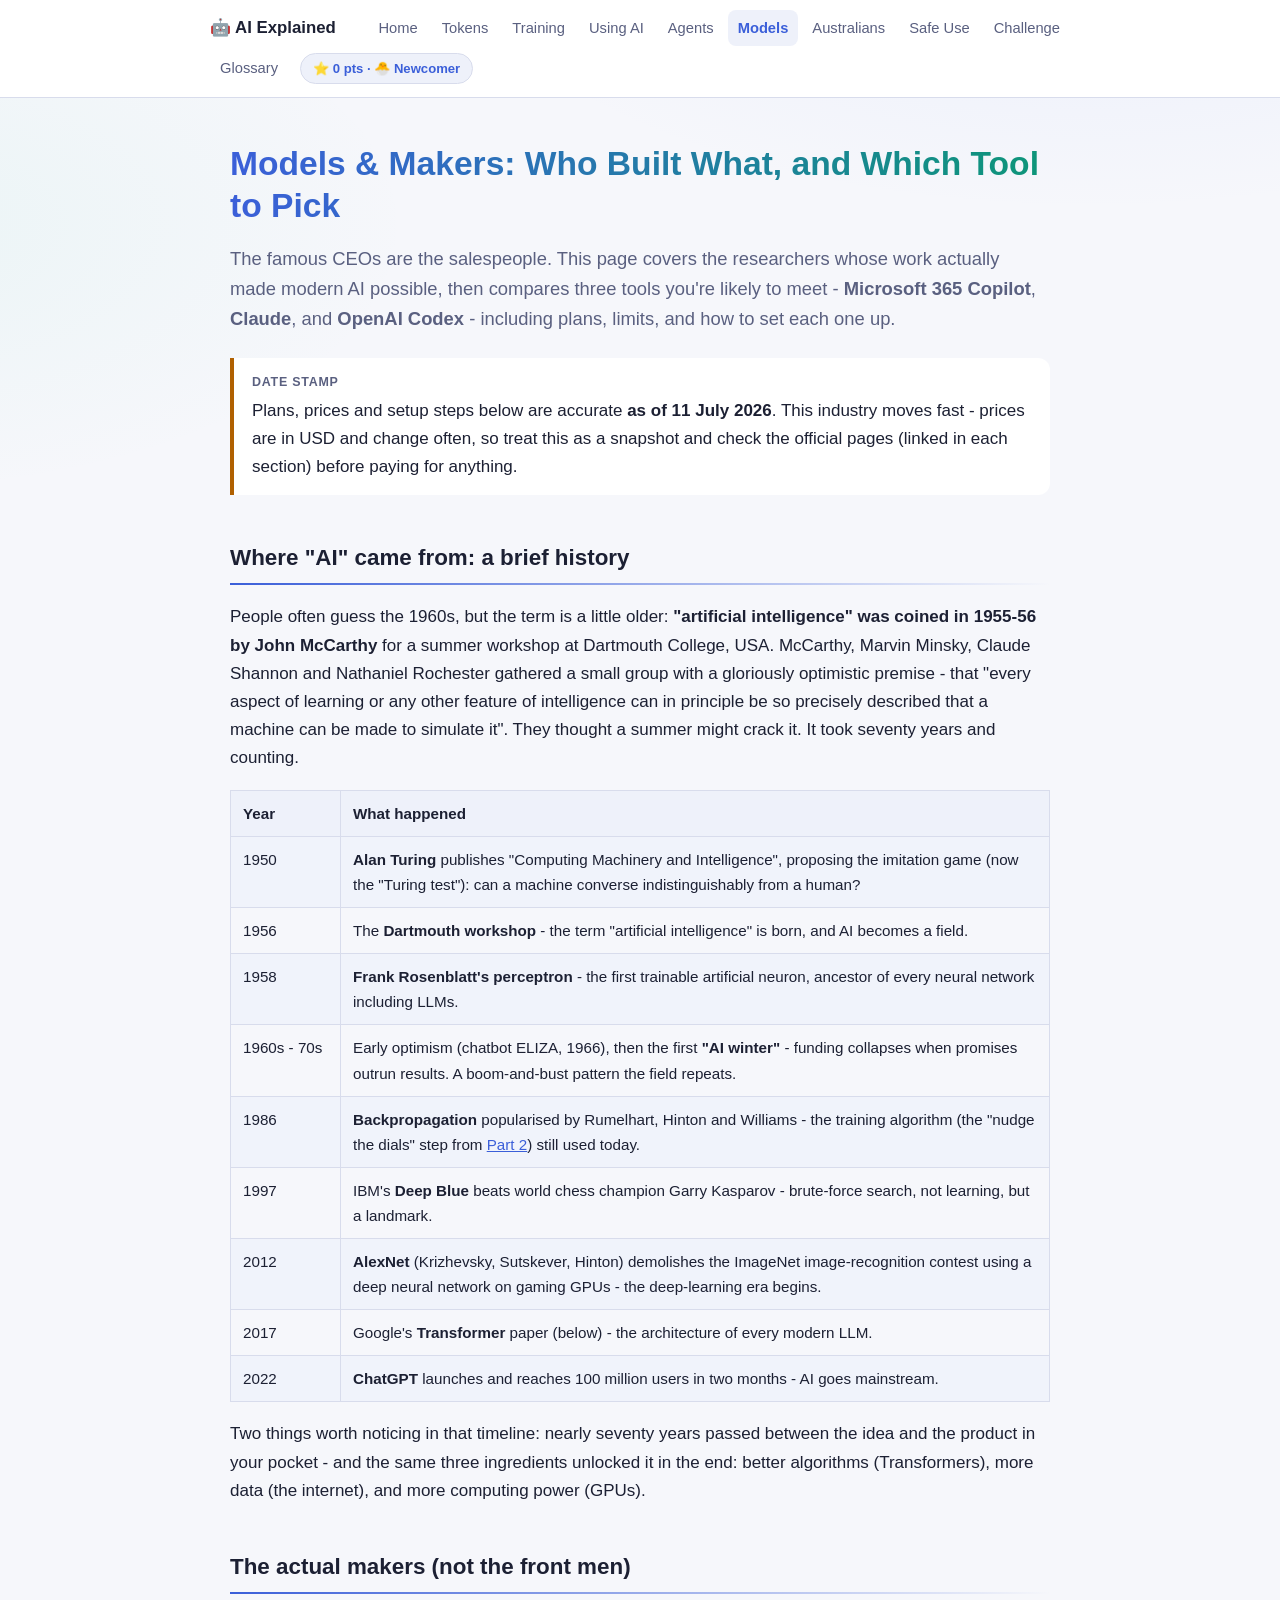
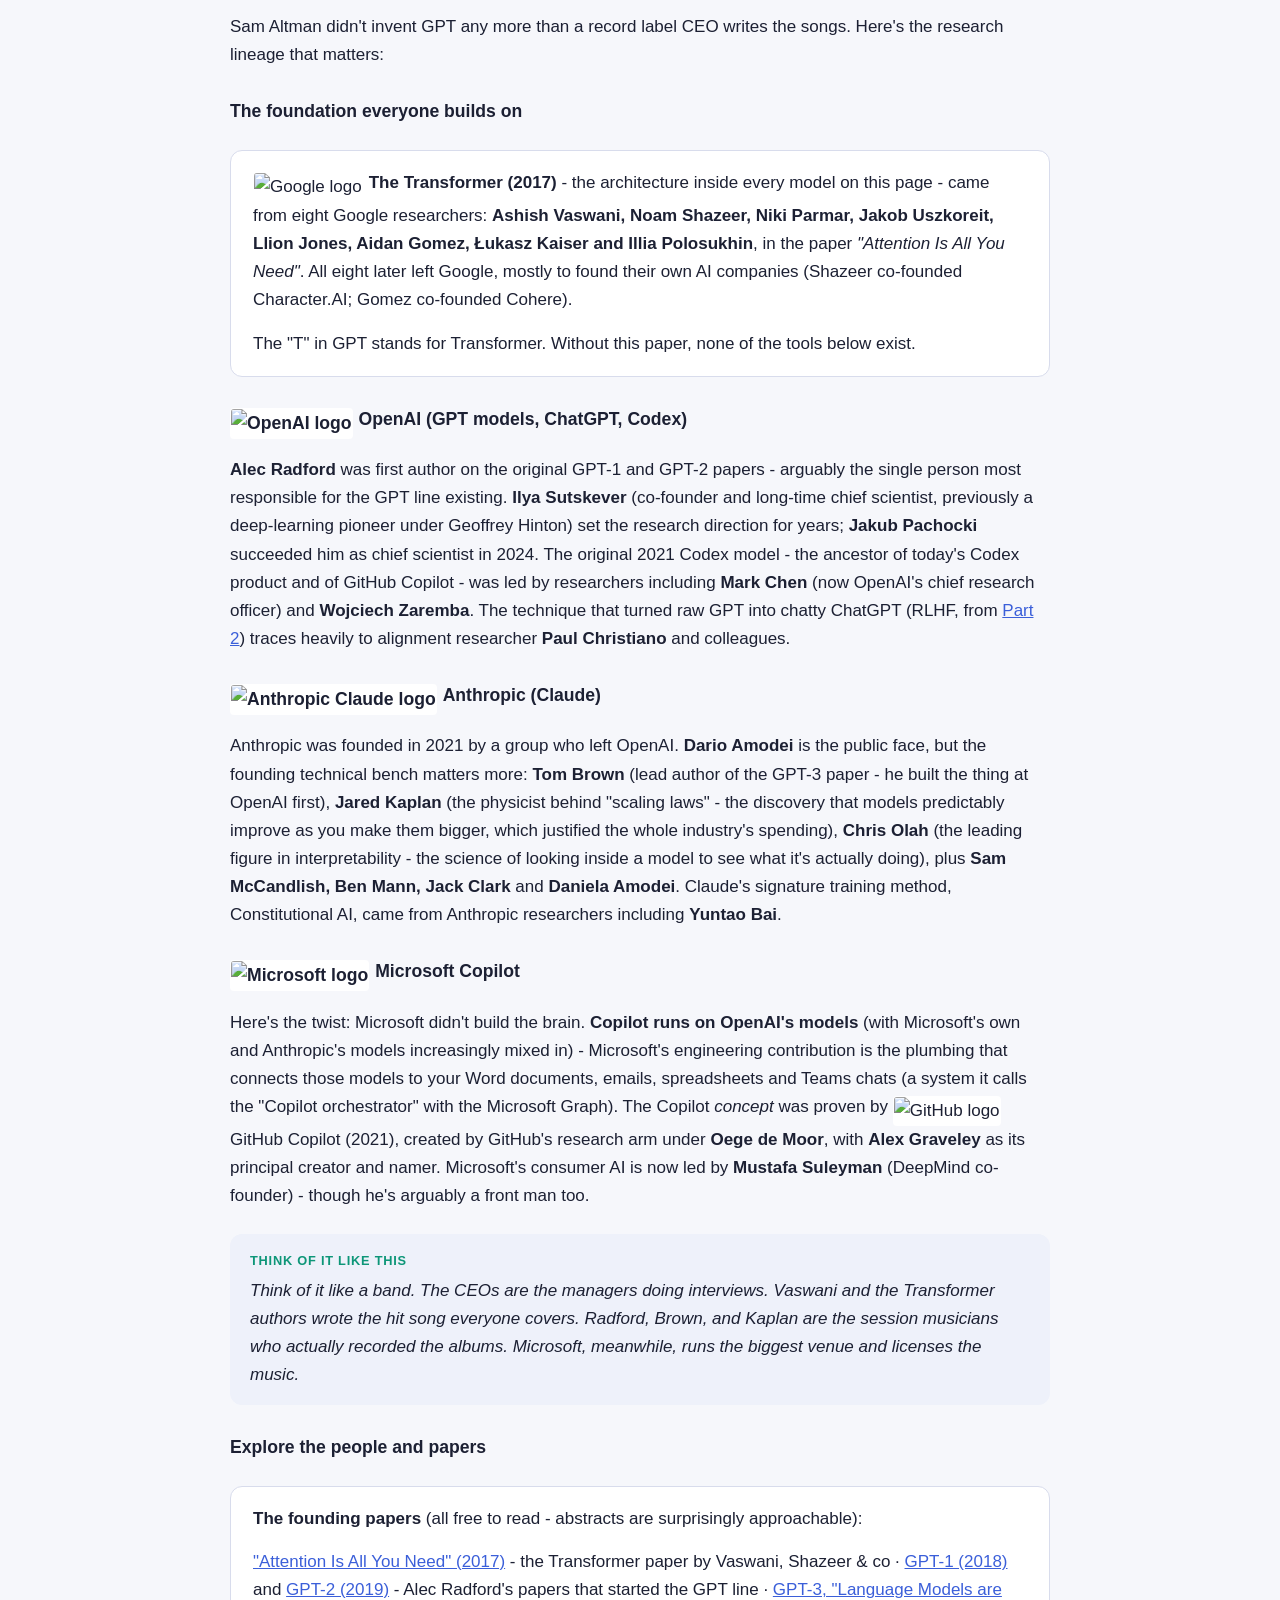
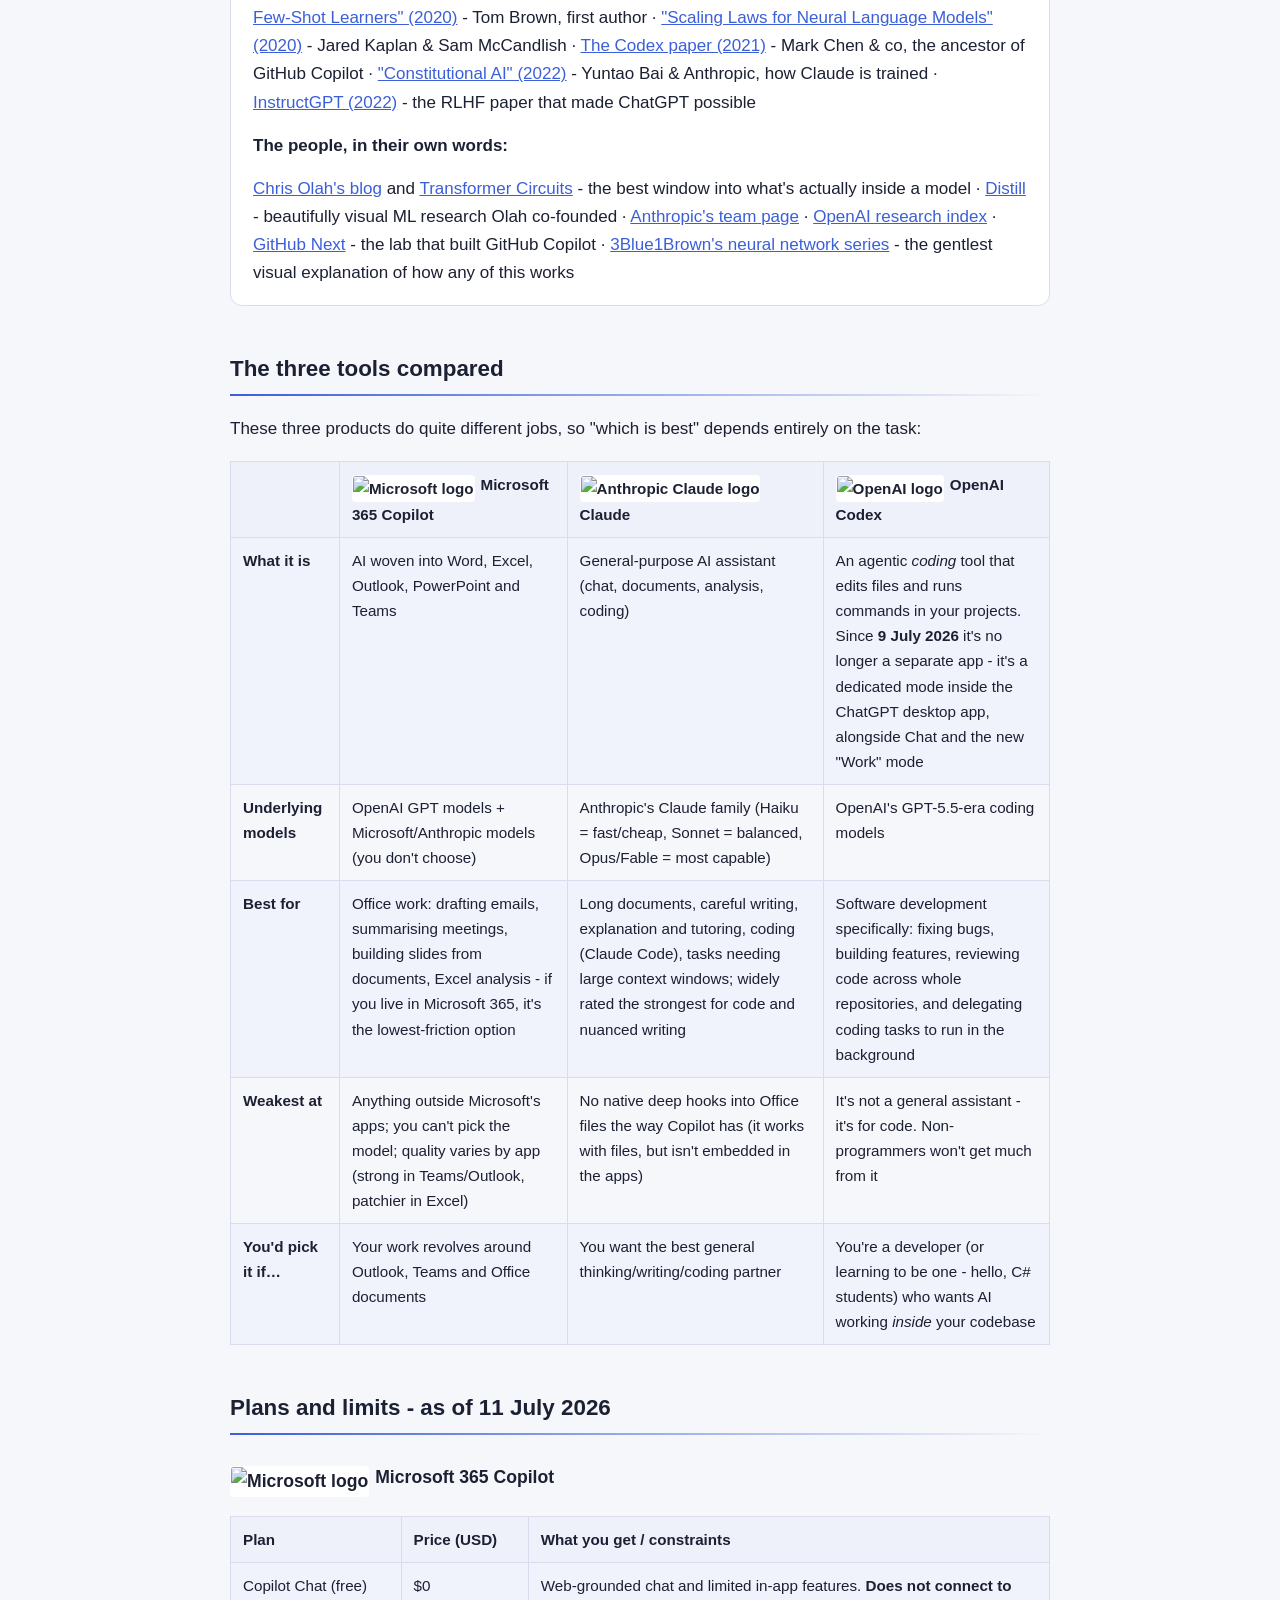
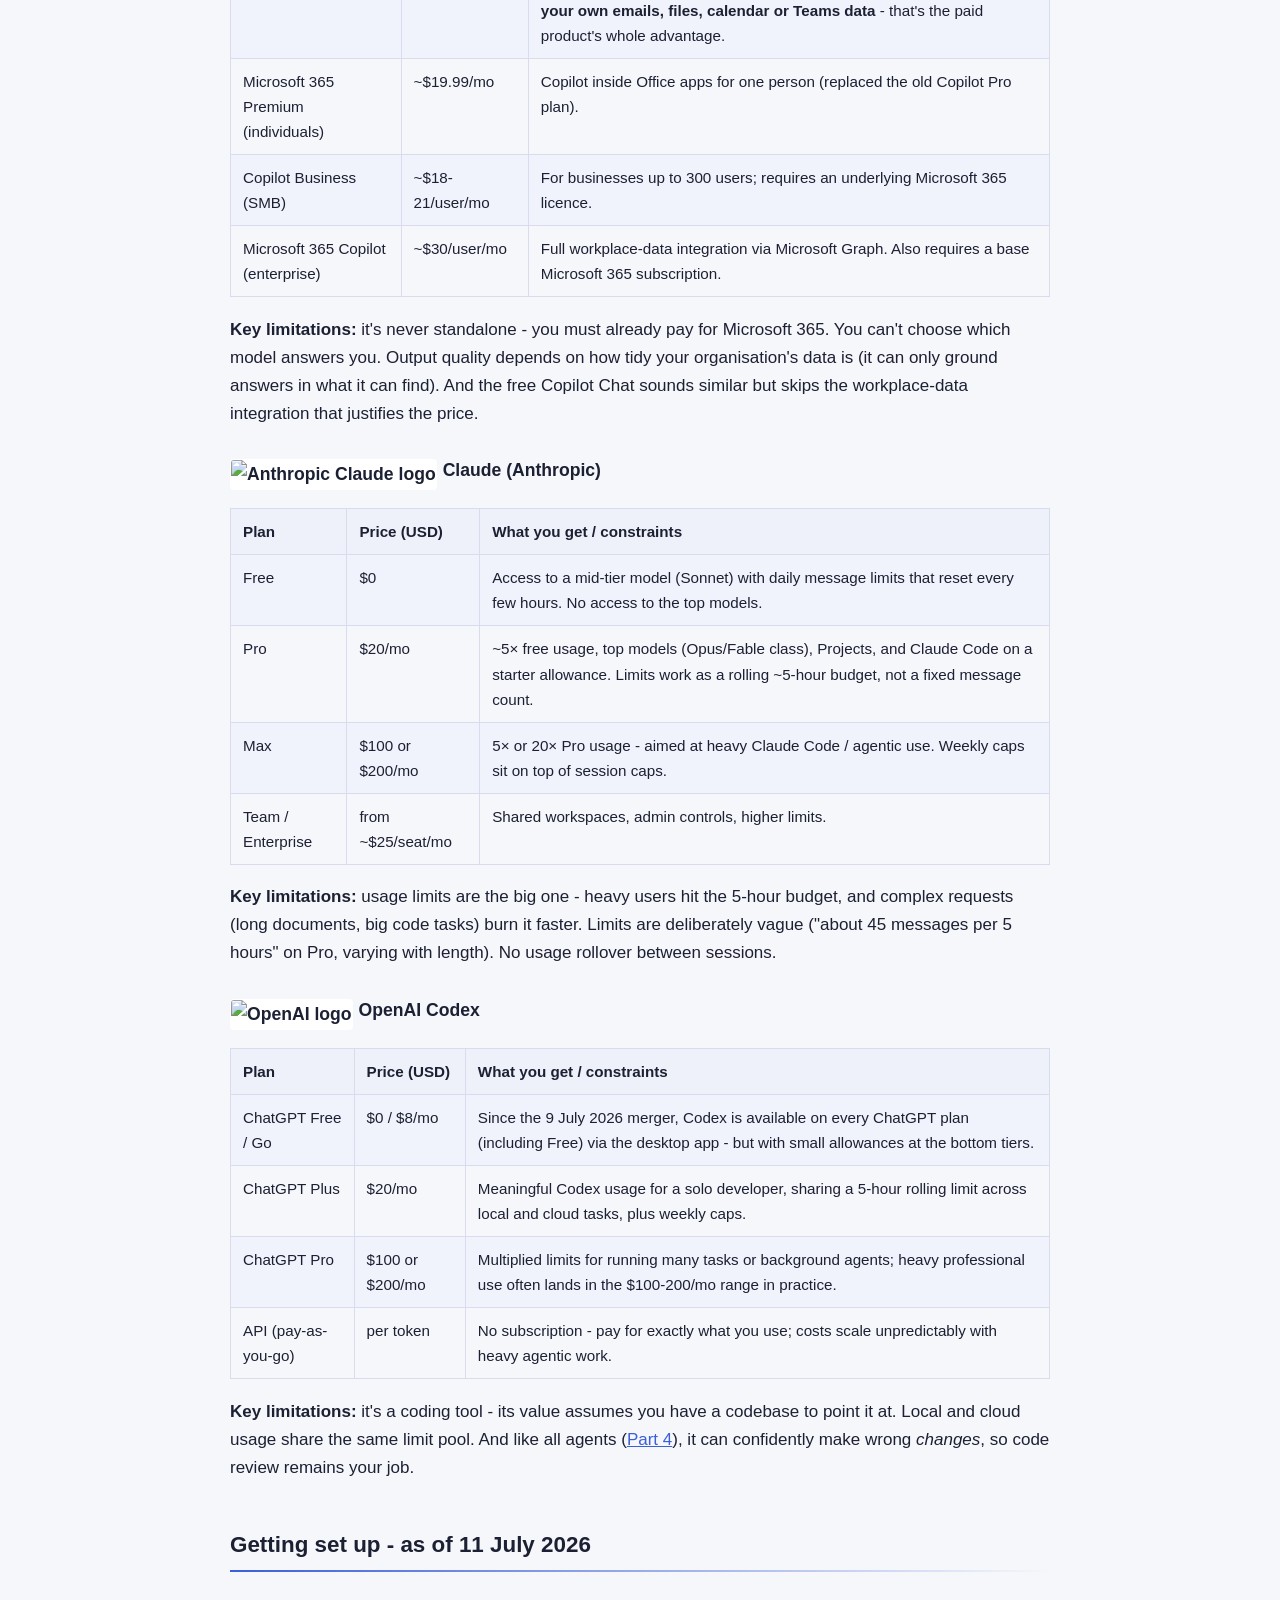
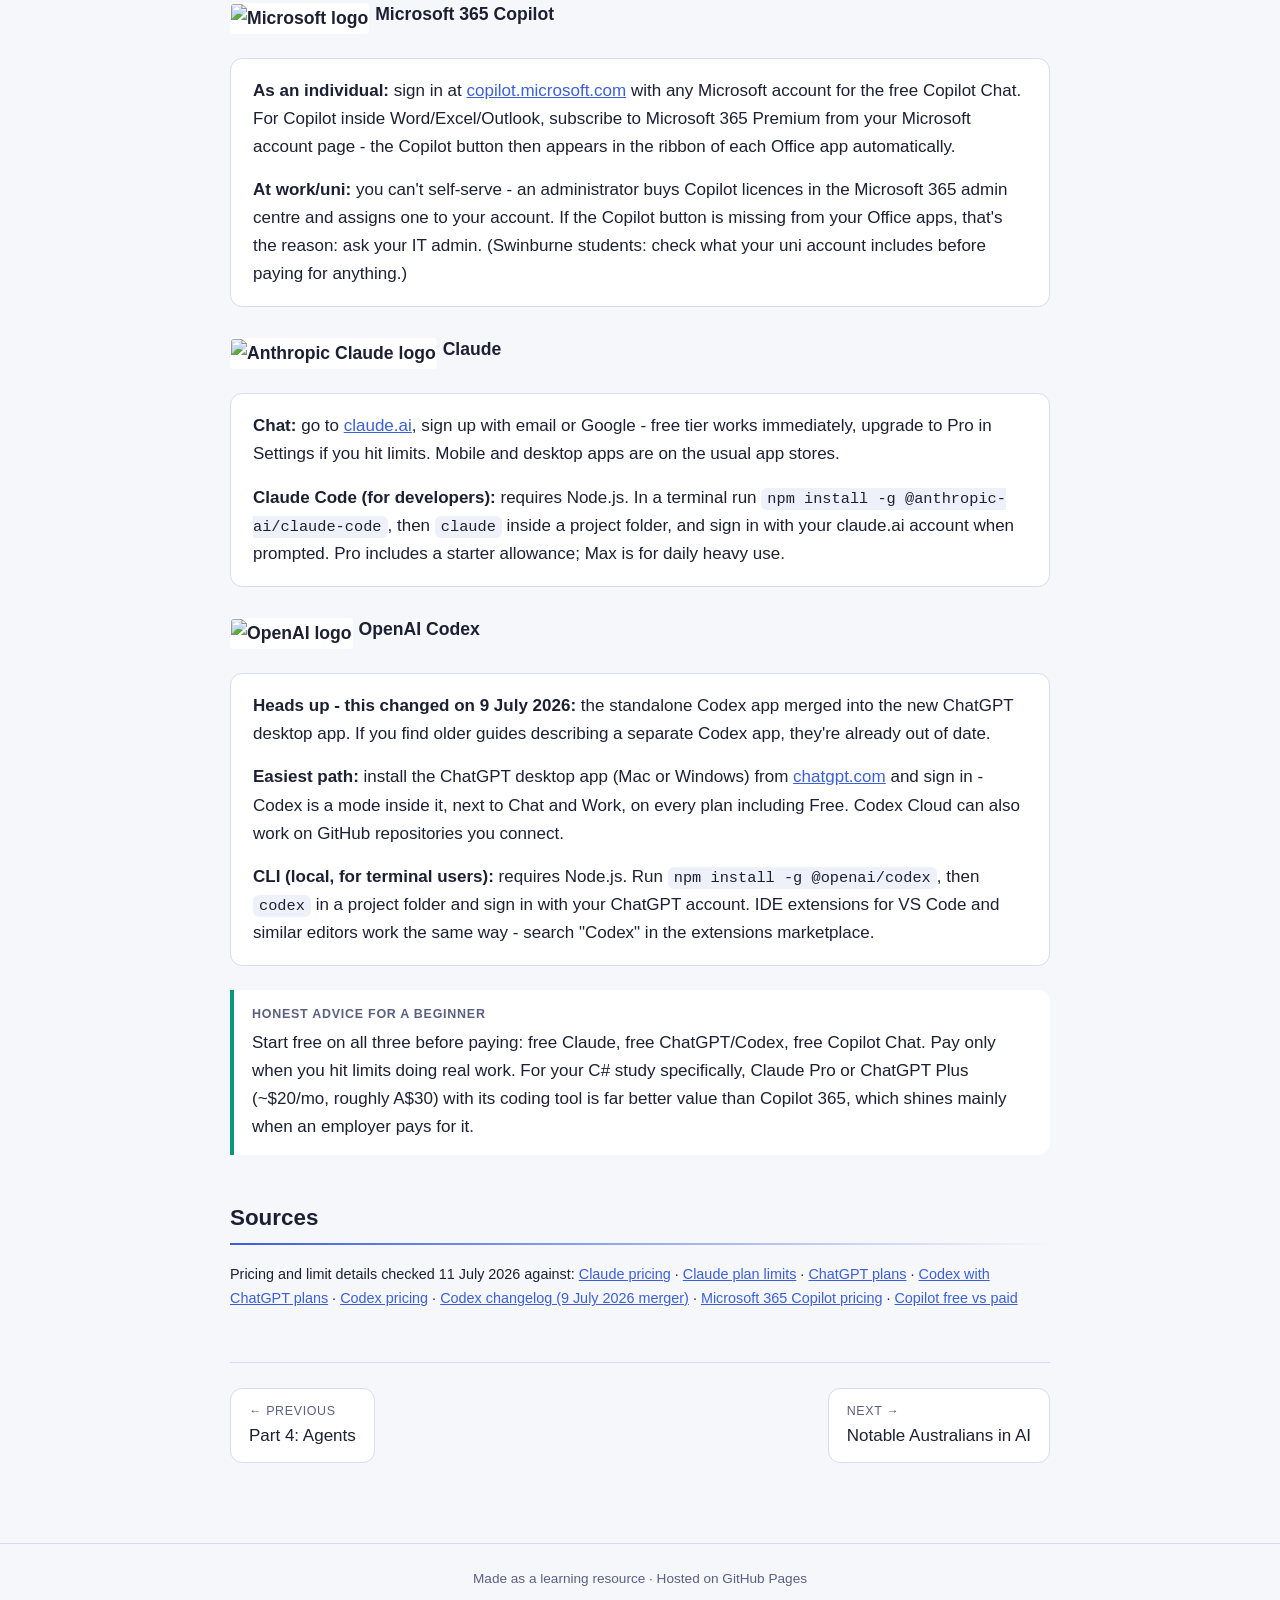
==== models.html @ eabcd770 "Added initial files" ====
<!DOCTYPE html>
<html lang="en-AU">
<head>
<meta charset="UTF-8">
<meta name="viewport" content="width=device-width, initial-scale=1.0">
<title>Models &amp; Makers - AI Explained</title>
<link rel="stylesheet" href="style.css">
</head>
<body>
<nav>
  <div class="nav-inner">
    <a class="brand" href="index.html">🤖 AI Explained</a>
    <a class="navlink" href="index.html">Home</a>
    <a class="navlink" href="tokens.html">Tokens</a>
    <a class="navlink" href="training.html">Training</a>
    <a class="navlink" href="using-ai.html">Using AI</a>
    <a class="navlink" href="agents.html">Agents</a>
    <a class="navlink active" href="models.html">Models</a>
    <a class="navlink" href="australians.html">Australians</a>
    <a class="navlink" href="safety.html">Safe Use</a>
    <a class="navlink" href="final-challenge.html">Challenge</a>
    <a class="navlink" href="glossary.html">Glossary</a>
  </div>
</nav>

<main>
  <h1>Models &amp; Makers: Who Built What, and Which Tool to Pick</h1>
  <p class="lead">The famous CEOs are the salespeople. This page covers the researchers whose work actually made modern AI possible, then compares three tools you're likely to meet - <strong>Microsoft 365 Copilot</strong>, <strong>Claude</strong>, and <strong>OpenAI Codex</strong> - including plans, limits, and how to set each one up.</p>

  <div class="callout warn">
    <span class="label">Date stamp</span>
    Plans, prices and setup steps below are accurate <strong>as of 11 July 2026</strong>. This industry moves fast - prices are in USD and change often, so treat this as a snapshot and check the official pages (linked in each section) before paying for anything.
  </div>

  <h2>Where "AI" came from: a brief history</h2>
  <p>People often guess the 1960s, but the term is a little older: <strong>"artificial intelligence" was coined in 1955-56 by John McCarthy</strong> for a summer workshop at Dartmouth College, USA. McCarthy, Marvin Minsky, Claude Shannon and Nathaniel Rochester gathered a small group with a gloriously optimistic premise - that "every aspect of learning or any other feature of intelligence can in principle be so precisely described that a machine can be made to simulate it". They thought a summer might crack it. It took seventy years and counting.</p>

  <table>
    <tr><th style="width:110px">Year</th><th>What happened</th></tr>
    <tr><td>1950</td><td><strong>Alan Turing</strong> publishes "Computing Machinery and Intelligence", proposing the imitation game (now the "Turing test"): can a machine converse indistinguishably from a human?</td></tr>
    <tr><td>1956</td><td>The <strong>Dartmouth workshop</strong> - the term "artificial intelligence" is born, and AI becomes a field.</td></tr>
    <tr><td>1958</td><td><strong>Frank Rosenblatt's perceptron</strong> - the first trainable artificial neuron, ancestor of every neural network including LLMs.</td></tr>
    <tr><td>1960s - 70s</td><td>Early optimism (chatbot ELIZA, 1966), then the first <strong>"AI winter"</strong> - funding collapses when promises outrun results. A boom-and-bust pattern the field repeats.</td></tr>
    <tr><td>1986</td><td><strong>Backpropagation</strong> popularised by Rumelhart, Hinton and Williams - the training algorithm (the "nudge the dials" step from <a href="training.html">Part 2</a>) still used today.</td></tr>
    <tr><td>1997</td><td>IBM's <strong>Deep Blue</strong> beats world chess champion Garry Kasparov - brute-force search, not learning, but a landmark.</td></tr>
    <tr><td>2012</td><td><strong>AlexNet</strong> (Krizhevsky, Sutskever, Hinton) demolishes the ImageNet image-recognition contest using a deep neural network on gaming GPUs - the deep-learning era begins.</td></tr>
    <tr><td>2017</td><td>Google's <strong>Transformer</strong> paper (below) - the architecture of every modern LLM.</td></tr>
    <tr><td>2022</td><td><strong>ChatGPT</strong> launches and reaches 100 million users in two months - AI goes mainstream.</td></tr>
  </table>

  <p>Two things worth noticing in that timeline: nearly seventy years passed between the idea and the product in your pocket - and the same three ingredients unlocked it in the end: better algorithms (Transformers), more data (the internet), and more computing power (GPUs).</p>

  <h2>The actual makers (not the front men)</h2>
  <p>Sam Altman didn't invent GPT any more than a record label CEO writes the songs. Here's the research lineage that matters:</p>

  <h3>The foundation everyone builds on</h3>
  <div class="card">
    <p style="margin-top:0"><img class="logo" src="https://www.google.com/s2/favicons?domain=google.com&sz=64" alt="Google logo"><strong>The Transformer (2017)</strong> - the architecture inside every model on this page - came from eight Google researchers: <strong>Ashish Vaswani, Noam Shazeer, Niki Parmar, Jakob Uszkoreit, Llion Jones, Aidan Gomez, Łukasz Kaiser and Illia Polosukhin</strong>, in the paper <em>"Attention Is All You Need"</em>. All eight later left Google, mostly to found their own AI companies (Shazeer co-founded Character.AI; Gomez co-founded Cohere).</p>
    <p style="margin-bottom:0">The "T" in GPT stands for Transformer. Without this paper, none of the tools below exist.</p>
  </div>

  <h3><img class="logo" src="https://www.google.com/s2/favicons?domain=openai.com&sz=64" alt="OpenAI logo">OpenAI (GPT models, ChatGPT, Codex)</h3>
  <p><strong>Alec Radford</strong> was first author on the original GPT-1 and GPT-2 papers - arguably the single person most responsible for the GPT line existing. <strong>Ilya Sutskever</strong> (co-founder and long-time chief scientist, previously a deep-learning pioneer under Geoffrey Hinton) set the research direction for years; <strong>Jakub Pachocki</strong> succeeded him as chief scientist in 2024. The original 2021 Codex model - the ancestor of today's Codex product and of GitHub Copilot - was led by researchers including <strong>Mark Chen</strong> (now OpenAI's chief research officer) and <strong>Wojciech Zaremba</strong>. The technique that turned raw GPT into chatty ChatGPT (RLHF, from <a href="training.html">Part 2</a>) traces heavily to alignment researcher <strong>Paul Christiano</strong> and colleagues.</p>

  <h3><img class="logo" src="https://www.google.com/s2/favicons?domain=claude.ai&sz=64" alt="Anthropic Claude logo">Anthropic (Claude)</h3>
  <p>Anthropic was founded in 2021 by a group who left OpenAI. <strong>Dario Amodei</strong> is the public face, but the founding technical bench matters more: <strong>Tom Brown</strong> (lead author of the GPT-3 paper - he built the thing at OpenAI first), <strong>Jared Kaplan</strong> (the physicist behind "scaling laws" - the discovery that models predictably improve as you make them bigger, which justified the whole industry's spending), <strong>Chris Olah</strong> (the leading figure in interpretability - the science of looking inside a model to see what it's actually doing), plus <strong>Sam McCandlish, Ben Mann, Jack Clark</strong> and <strong>Daniela Amodei</strong>. Claude's signature training method, Constitutional AI, came from Anthropic researchers including <strong>Yuntao Bai</strong>.</p>

  <h3><img class="logo" src="https://www.google.com/s2/favicons?domain=microsoft.com&sz=64" alt="Microsoft logo">Microsoft Copilot</h3>
  <p>Here's the twist: Microsoft didn't build the brain. <strong>Copilot runs on OpenAI's models</strong> (with Microsoft's own and Anthropic's models increasingly mixed in) - Microsoft's engineering contribution is the plumbing that connects those models to your Word documents, emails, spreadsheets and Teams chats (a system it calls the "Copilot orchestrator" with the Microsoft Graph). The Copilot <em>concept</em> was proven by <img class="logo" src="https://www.google.com/s2/favicons?domain=github.com&sz=64" alt="GitHub logo">GitHub Copilot (2021), created by GitHub's research arm under <strong>Oege de Moor</strong>, with <strong>Alex Graveley</strong> as its principal creator and namer. Microsoft's consumer AI is now led by <strong>Mustafa Suleyman</strong> (DeepMind co-founder) - though he's arguably a front man too.</p>

  <div class="analogy">
    Think of it like a band. The CEOs are the managers doing interviews. Vaswani and the Transformer authors wrote the hit song everyone covers. Radford, Brown, and Kaplan are the session musicians who actually recorded the albums. Microsoft, meanwhile, runs the biggest venue and licenses the music.
  </div>

  <h3>Explore the people and papers</h3>
  <div class="card">
    <p style="margin-top:0"><strong>The founding papers</strong> (all free to read - abstracts are surprisingly approachable):</p>
    <p>
      <a href="https://arxiv.org/abs/1706.03762">"Attention Is All You Need" (2017)</a> - the Transformer paper by Vaswani, Shazeer &amp; co ·
      <a href="https://cdn.openai.com/research-covers/language-unsupervised/language_understanding_paper.pdf">GPT-1 (2018)</a> and <a href="https://cdn.openai.com/better-language-models/language_models_are_unsupervised_multitask_learners.pdf">GPT-2 (2019)</a> - Alec Radford's papers that started the GPT line ·
      <a href="https://arxiv.org/abs/2005.14165">GPT-3, "Language Models are Few-Shot Learners" (2020)</a> - Tom Brown, first author ·
      <a href="https://arxiv.org/abs/2001.08361">"Scaling Laws for Neural Language Models" (2020)</a> - Jared Kaplan &amp; Sam McCandlish ·
      <a href="https://arxiv.org/abs/2107.03374">The Codex paper (2021)</a> - Mark Chen &amp; co, the ancestor of GitHub Copilot ·
      <a href="https://arxiv.org/abs/2212.08073">"Constitutional AI" (2022)</a> - Yuntao Bai &amp; Anthropic, how Claude is trained ·
      <a href="https://arxiv.org/abs/2203.02155">InstructGPT (2022)</a> - the RLHF paper that made ChatGPT possible
    </p>
    <p><strong>The people, in their own words:</strong></p>
    <p style="margin-bottom:0">
      <a href="https://colah.github.io/">Chris Olah's blog</a> and <a href="https://transformer-circuits.pub/">Transformer Circuits</a> - the best window into what's actually inside a model ·
      <a href="https://distill.pub/">Distill</a> - beautifully visual ML research Olah co-founded ·
      <a href="https://www.anthropic.com/company">Anthropic's team page</a> ·
      <a href="https://openai.com/research/">OpenAI research index</a> ·
      <a href="https://githubnext.com/">GitHub Next</a> - the lab that built GitHub Copilot ·
      <a href="https://www.youtube.com/watch?v=aircAruvnKk">3Blue1Brown's neural network series</a> - the gentlest visual explanation of how any of this works
    </p>
  </div>

  <h2>The three tools compared</h2>
  <p>These three products do quite different jobs, so "which is best" depends entirely on the task:</p>

  <table>
    <tr><th></th><th><img class="logo" src="https://www.google.com/s2/favicons?domain=microsoft.com&sz=64" alt="Microsoft logo">Microsoft 365 Copilot</th><th><img class="logo" src="https://www.google.com/s2/favicons?domain=claude.ai&sz=64" alt="Anthropic Claude logo">Claude</th><th><img class="logo" src="https://www.google.com/s2/favicons?domain=openai.com&sz=64" alt="OpenAI logo">OpenAI Codex</th></tr>
    <tr>
      <td><strong>What it is</strong></td>
      <td>AI woven into Word, Excel, Outlook, PowerPoint and Teams</td>
      <td>General-purpose AI assistant (chat, documents, analysis, coding)</td>
      <td>An agentic <em>coding</em> tool that edits files and runs commands in your projects. Since <strong>9 July 2026</strong> it's no longer a separate app - it's a dedicated mode inside the ChatGPT desktop app, alongside Chat and the new "Work" mode</td>
    </tr>
    <tr>
      <td><strong>Underlying models</strong></td>
      <td>OpenAI GPT models + Microsoft/Anthropic models (you don't choose)</td>
      <td>Anthropic's Claude family (Haiku = fast/cheap, Sonnet = balanced, Opus/Fable = most capable)</td>
      <td>OpenAI's GPT-5.5-era coding models</td>
    </tr>
    <tr>
      <td><strong>Best for</strong></td>
      <td>Office work: drafting emails, summarising meetings, building slides from documents, Excel analysis - if you live in Microsoft 365, it's the lowest-friction option</td>
      <td>Long documents, careful writing, explanation and tutoring, coding (Claude Code), tasks needing large context windows; widely rated the strongest for code and nuanced writing</td>
      <td>Software development specifically: fixing bugs, building features, reviewing code across whole repositories, and delegating coding tasks to run in the background</td>
    </tr>
    <tr>
      <td><strong>Weakest at</strong></td>
      <td>Anything outside Microsoft's apps; you can't pick the model; quality varies by app (strong in Teams/Outlook, patchier in Excel)</td>
      <td>No native deep hooks into Office files the way Copilot has (it works with files, but isn't embedded in the apps)</td>
      <td>It's not a general assistant - it's for code. Non-programmers won't get much from it</td>
    </tr>
    <tr>
      <td><strong>You'd pick it if…</strong></td>
      <td>Your work revolves around Outlook, Teams and Office documents</td>
      <td>You want the best general thinking/writing/coding partner</td>
      <td>You're a developer (or learning to be one - hello, C# students) who wants AI working <em>inside</em> your codebase</td>
    </tr>
  </table>

  <h2>Plans and limits - as of 11 July 2026</h2>

  <h3><img class="logo" src="https://www.google.com/s2/favicons?domain=microsoft.com&sz=64" alt="Microsoft logo">Microsoft 365 Copilot</h3>
  <table>
    <tr><th>Plan</th><th>Price (USD)</th><th>What you get / constraints</th></tr>
    <tr><td>Copilot Chat (free)</td><td>$0</td><td>Web-grounded chat and limited in-app features. <strong>Does not connect to your own emails, files, calendar or Teams data</strong> - that's the paid product's whole advantage.</td></tr>
    <tr><td>Microsoft 365 Premium (individuals)</td><td>~$19.99/mo</td><td>Copilot inside Office apps for one person (replaced the old Copilot Pro plan).</td></tr>
    <tr><td>Copilot Business (SMB)</td><td>~$18-21/user/mo</td><td>For businesses up to 300 users; requires an underlying Microsoft 365 licence.</td></tr>
    <tr><td>Microsoft 365 Copilot (enterprise)</td><td>~$30/user/mo</td><td>Full workplace-data integration via Microsoft Graph. Also requires a base Microsoft 365 subscription.</td></tr>
  </table>
  <p><strong>Key limitations:</strong> it's never standalone - you must already pay for Microsoft 365. You can't choose which model answers you. Output quality depends on how tidy your organisation's data is (it can only ground answers in what it can find). And the free Copilot Chat sounds similar but skips the workplace-data integration that justifies the price.</p>

  <h3><img class="logo" src="https://www.google.com/s2/favicons?domain=claude.ai&sz=64" alt="Anthropic Claude logo">Claude (Anthropic)</h3>
  <table>
    <tr><th>Plan</th><th>Price (USD)</th><th>What you get / constraints</th></tr>
    <tr><td>Free</td><td>$0</td><td>Access to a mid-tier model (Sonnet) with daily message limits that reset every few hours. No access to the top models.</td></tr>
    <tr><td>Pro</td><td>$20/mo</td><td>~5× free usage, top models (Opus/Fable class), Projects, and Claude Code on a starter allowance. Limits work as a rolling ~5-hour budget, not a fixed message count.</td></tr>
    <tr><td>Max</td><td>$100 or $200/mo</td><td>5× or 20× Pro usage - aimed at heavy Claude Code / agentic use. Weekly caps sit on top of session caps.</td></tr>
    <tr><td>Team / Enterprise</td><td>from ~$25/seat/mo</td><td>Shared workspaces, admin controls, higher limits.</td></tr>
  </table>
  <p><strong>Key limitations:</strong> usage limits are the big one - heavy users hit the 5-hour budget, and complex requests (long documents, big code tasks) burn it faster. Limits are deliberately vague ("about 45 messages per 5 hours" on Pro, varying with length). No usage rollover between sessions.</p>

  <h3><img class="logo" src="https://www.google.com/s2/favicons?domain=openai.com&sz=64" alt="OpenAI logo">OpenAI Codex</h3>
  <table>
    <tr><th>Plan</th><th>Price (USD)</th><th>What you get / constraints</th></tr>
    <tr><td>ChatGPT Free / Go</td><td>$0 / $8/mo</td><td>Since the 9 July 2026 merger, Codex is available on every ChatGPT plan (including Free) via the desktop app - but with small allowances at the bottom tiers.</td></tr>
    <tr><td>ChatGPT Plus</td><td>$20/mo</td><td>Meaningful Codex usage for a solo developer, sharing a 5-hour rolling limit across local and cloud tasks, plus weekly caps.</td></tr>
    <tr><td>ChatGPT Pro</td><td>$100 or $200/mo</td><td>Multiplied limits for running many tasks or background agents; heavy professional use often lands in the $100-200/mo range in practice.</td></tr>
    <tr><td>API (pay-as-you-go)</td><td>per token</td><td>No subscription - pay for exactly what you use; costs scale unpredictably with heavy agentic work.</td></tr>
  </table>
  <p><strong>Key limitations:</strong> it's a coding tool - its value assumes you have a codebase to point it at. Local and cloud usage share the same limit pool. And like all agents (<a href="agents.html">Part 4</a>), it can confidently make wrong <em>changes</em>, so code review remains your job.</p>

  <h2>Getting set up - as of 11 July 2026</h2>

  <h3><img class="logo" src="https://www.google.com/s2/favicons?domain=microsoft.com&sz=64" alt="Microsoft logo">Microsoft 365 Copilot</h3>
  <div class="card">
    <p style="margin-top:0"><strong>As an individual:</strong> sign in at <a href="https://copilot.microsoft.com">copilot.microsoft.com</a> with any Microsoft account for the free Copilot Chat. For Copilot inside Word/Excel/Outlook, subscribe to Microsoft 365 Premium from your Microsoft account page - the Copilot button then appears in the ribbon of each Office app automatically.</p>
    <p style="margin-bottom:0"><strong>At work/uni:</strong> you can't self-serve - an administrator buys Copilot licences in the Microsoft 365 admin centre and assigns one to your account. If the Copilot button is missing from your Office apps, that's the reason: ask your IT admin. (Swinburne students: check what your uni account includes before paying for anything.)</p>
  </div>

  <h3><img class="logo" src="https://www.google.com/s2/favicons?domain=claude.ai&sz=64" alt="Anthropic Claude logo">Claude</h3>
  <div class="card">
    <p style="margin-top:0"><strong>Chat:</strong> go to <a href="https://claude.ai">claude.ai</a>, sign up with email or Google - free tier works immediately, upgrade to Pro in Settings if you hit limits. Mobile and desktop apps are on the usual app stores.</p>
    <p style="margin-bottom:0"><strong>Claude Code (for developers):</strong> requires Node.js. In a terminal run <code>npm install -g @anthropic-ai/claude-code</code>, then <code>claude</code> inside a project folder, and sign in with your claude.ai account when prompted. Pro includes a starter allowance; Max is for daily heavy use.</p>
  </div>

  <h3><img class="logo" src="https://www.google.com/s2/favicons?domain=openai.com&sz=64" alt="OpenAI logo">OpenAI Codex</h3>
  <div class="card">
    <p style="margin-top:0"><strong>Heads up - this changed on 9 July 2026:</strong> the standalone Codex app merged into the new ChatGPT desktop app. If you find older guides describing a separate Codex app, they're already out of date.</p>
    <p><strong>Easiest path:</strong> install the ChatGPT desktop app (Mac or Windows) from <a href="https://chatgpt.com">chatgpt.com</a> and sign in - Codex is a mode inside it, next to Chat and Work, on every plan including Free. Codex Cloud can also work on GitHub repositories you connect.</p>
    <p style="margin-bottom:0"><strong>CLI (local, for terminal users):</strong> requires Node.js. Run <code>npm install -g @openai/codex</code>, then <code>codex</code> in a project folder and sign in with your ChatGPT account. IDE extensions for VS Code and similar editors work the same way - search "Codex" in the extensions marketplace.</p>
  </div>

  <div class="callout tip">
    <span class="label">Honest advice for a beginner</span>
    Start free on all three before paying: free Claude, free ChatGPT/Codex, free Copilot Chat. Pay only when you hit limits doing real work. For your C# study specifically, Claude Pro or ChatGPT Plus (~$20/mo, roughly A$30) with its coding tool is far better value than Copilot 365, which shines mainly when an employer pays for it.
  </div>

  <h2>Sources</h2>
  <p style="font-size:0.9rem">Pricing and limit details checked 11 July 2026 against:
    <a href="https://claude.com/pricing">Claude pricing</a> ·
    <a href="https://intuitionlabs.ai/articles/claude-max-plan-pricing-usage-limits">Claude plan limits</a> ·
    <a href="https://chatgpt.com/pricing/">ChatGPT plans</a> ·
    <a href="https://help.openai.com/en/articles/11369540-using-codex-with-your-chatgpt-plan">Codex with ChatGPT plans</a> ·
    <a href="https://chatgpt.com/codex/pricing/">Codex pricing</a> ·
    <a href="https://developers.openai.com/codex/changelog">Codex changelog (9 July 2026 merger)</a> ·
    <a href="https://www.microsoft.com/en-us/microsoft-365-copilot/pricing">Microsoft 365 Copilot pricing</a> ·
    <a href="https://support.microsoft.com/en-us/topic/what-s-the-difference-between-microsoft-copilot-free-and-copilot-in-microsoft-365-cfff4791-694a-4d90-9c9c-1eb3fb28e842">Copilot free vs paid</a>
  </p>

  <div class="pager">
    <a href="agents.html"><span class="dir">← Previous</span> Part 4: Agents</a>
    <a href="australians.html"><span class="dir">Next →</span> Notable Australians in AI</a>
  </div>
</main>

<footer>Made as a learning resource · Hosted on GitHub Pages</footer>
<script src="quiz.js"></script>
</body>
</html>
---- style.css ----
/* AI Explained - shared styles */
:root {
  --bg: #0f1220;
  --surface: #181c30;
  --surface-2: #202545;
  --text: #e8eaf6;
  --muted: #9aa0c3;
  --accent: #7c9eff;
  --accent-2: #58d5b3;
  --warn: #ffb86b;
  --border: #2c3157;
  --radius: 12px;
  --maxw: 860px;
}

@media (prefers-color-scheme: light) {
  :root {
    --bg: #f6f7fb;
    --surface: #ffffff;
    --surface-2: #eef1fa;
    --text: #1c2033;
    --muted: #5a6080;
    --accent: #3b5fd9;
    --accent-2: #0d9678;
    --warn: #b06000;
    --border: #d8dcec;
  }
}

* { box-sizing: border-box; }

body {
  margin: 0;
  font-family: -apple-system, BlinkMacSystemFont, "Segoe UI", Roboto, Helvetica, Arial, sans-serif;
  background:
    radial-gradient(1100px 500px at 85% -10%, rgba(124, 158, 255, 0.10), transparent 60%),
    radial-gradient(900px 450px at -10% 25%, rgba(88, 213, 179, 0.07), transparent 60%),
    var(--bg);
  background-attachment: fixed;
  color: var(--text);
  line-height: 1.65;
  font-size: 17px;
}

/* ---------- Navigation ---------- */
nav {
  position: sticky;
  top: 0;
  z-index: 10;
  background: var(--surface);
  border-bottom: 1px solid var(--border);
  padding: 0 16px;
}

.nav-inner {
  max-width: var(--maxw);
  margin: 0 auto;
  display: flex;
  align-items: center;
  gap: 4px;
  flex-wrap: wrap;
  padding: 10px 0;
}

.nav-inner .brand {
  font-weight: 700;
  margin-right: auto;
  color: var(--text);
  text-decoration: none;
  font-size: 1.05rem;
}

.nav-inner a.navlink {
  color: var(--muted);
  text-decoration: none;
  padding: 6px 10px;
  border-radius: 8px;
  font-size: 0.92rem;
}

.nav-inner a.navlink:hover { background: var(--surface-2); color: var(--text); }
.nav-inner a.navlink.active { background: var(--surface-2); color: var(--accent); font-weight: 600; }

/* ---------- Layout ---------- */
main {
  max-width: var(--maxw);
  margin: 0 auto;
  padding: 32px 20px 80px;
}

h1 {
  font-size: 2.1rem;
  line-height: 1.25;
  margin: 0.4em 0;
  background: linear-gradient(90deg, var(--accent), var(--accent-2));
  -webkit-background-clip: text;
  background-clip: text;
  -webkit-text-fill-color: transparent;
  color: var(--accent);
}
h2 {
  font-size: 1.4rem;
  margin-top: 2em;
  border-bottom: 2px solid transparent;
  border-image: linear-gradient(90deg, var(--accent), transparent) 1;
  padding-bottom: 6px;
}
h3 { font-size: 1.1rem; margin-top: 1.6em; }

p { margin: 0.9em 0; }
a { color: var(--accent); }

.lead { font-size: 1.15rem; color: var(--muted); }

code, .mono {
  font-family: ui-monospace, SFMono-Regular, Menlo, Consolas, monospace;
  font-size: 0.9em;
  background: var(--surface-2);
  padding: 2px 6px;
  border-radius: 6px;
}

/* ---------- Cards / callouts ---------- */
.card {
  background: var(--surface);
  border: 1px solid var(--border);
  border-radius: var(--radius);
  padding: 18px 22px;
  margin: 1.4em 0;
}

.callout {
  border-left: 4px solid var(--accent);
  background: var(--surface);
  border-radius: 0 var(--radius) var(--radius) 0;
  padding: 14px 18px;
  margin: 1.4em 0;
}

.callout.tip { border-left-color: var(--accent-2); }
.callout.warn { border-left-color: var(--warn); }
.callout .label {
  display: block;
  font-size: 0.78rem;
  font-weight: 700;
  text-transform: uppercase;
  letter-spacing: 0.06em;
  color: var(--muted);
  margin-bottom: 4px;
}

/* Analogy box */
.analogy {
  background: var(--surface-2);
  border-radius: var(--radius);
  padding: 16px 20px;
  margin: 1.4em 0;
  font-style: italic;
}
.analogy::before {
  content: "Think of it like this";
  display: block;
  font-style: normal;
  font-weight: 700;
  font-size: 0.8rem;
  text-transform: uppercase;
  letter-spacing: 0.06em;
  color: var(--accent-2);
  margin-bottom: 6px;
}

/* ---------- Interactive demos ---------- */
.demo {
  background: var(--surface);
  border: 1px dashed var(--accent);
  border-radius: var(--radius);
  padding: 18px 22px;
  margin: 1.6em 0;
}
.demo .demo-title {
  font-weight: 700;
  color: var(--accent);
  margin-bottom: 10px;
  font-size: 0.95rem;
}
.demo textarea, .demo input[type="text"] {
  width: 100%;
  background: var(--bg);
  color: var(--text);
  border: 1px solid var(--border);
  border-radius: 8px;
  padding: 10px 12px;
  font-family: inherit;
  font-size: 0.95rem;
}
.demo button {
  background: var(--accent);
  color: #fff;
  border: none;
  border-radius: 8px;
  padding: 8px 16px;
  font-size: 0.95rem;
  cursor: pointer;
  margin-top: 10px;
}
.demo button:hover { filter: brightness(1.1); }
.demo output, .demo .out {
  display: block;
  margin-top: 12px;
  min-height: 1.5em;
}

.token {
  display: inline-block;
  padding: 2px 7px;
  margin: 3px 2px;
  border-radius: 6px;
  font-family: ui-monospace, Menlo, Consolas, monospace;
  font-size: 0.88rem;
  border: 1px solid var(--border);
}
.token:nth-child(5n+1) { background: rgba(124,158,255,0.22); }
.token:nth-child(5n+2) { background: rgba(88,213,179,0.22); }
.token:nth-child(5n+3) { background: rgba(255,184,107,0.22); }
.token:nth-child(5n+4) { background: rgba(255,121,198,0.20); }
.token:nth-child(5n)   { background: rgba(189,147,249,0.22); }

/* Probability bars */
.prob-row { display: flex; align-items: center; gap: 10px; margin: 6px 0; }
.prob-row .word { width: 110px; font-family: ui-monospace, Menlo, monospace; font-size: 0.9rem; }
.prob-row .bar-track { flex: 1; background: var(--surface-2); border-radius: 6px; height: 20px; overflow: hidden; }
.prob-row .bar { height: 100%; background: var(--accent); border-radius: 6px; transition: width 0.35s ease; }
.prob-row .pct { width: 52px; text-align: right; font-size: 0.85rem; color: var(--muted); }

input[type="range"] { width: 100%; accent-color: var(--accent); }

/* Agent loop stepper */
.loop-steps { display: flex; flex-direction: column; gap: 8px; margin-top: 10px; }
.loop-step {
  padding: 10px 14px;
  border-radius: 8px;
  border: 1px solid var(--border);
  background: var(--surface-2);
  opacity: 0.45;
  transition: all 0.3s ease;
}
.loop-step.active { opacity: 1; border-color: var(--accent); background: var(--surface); box-shadow: 0 0 0 2px rgba(124,158,255,0.25); }
.loop-step .step-label { font-weight: 700; font-size: 0.85rem; color: var(--accent); }

/* ---------- Tables ---------- */
table { border-collapse: collapse; width: 100%; margin: 1.2em 0; font-size: 0.95rem; }
th, td { border: 1px solid var(--border); padding: 10px 12px; text-align: left; vertical-align: top; }
th { background: var(--surface-2); }
tr:nth-child(even) td { background: rgba(124, 158, 255, 0.045); }
tbody tr:hover td, table tr:hover td { background: rgba(124, 158, 255, 0.09); }

/* Company logos */
.logo {
  width: 20px;
  height: 20px;
  vertical-align: -4px;
  margin-right: 6px;
  border-radius: 4px;
  background: #fff;
  padding: 1px;
}
h3 .logo, th .logo { width: 22px; height: 22px; }

.card {
  transition: border-color 0.2s ease, box-shadow 0.2s ease;
}
.card:hover { border-color: var(--accent); box-shadow: 0 4px 18px rgba(124, 158, 255, 0.12); }

/* ---------- Prev/next footer ---------- */
.pager {
  display: flex;
  justify-content: space-between;
  gap: 12px;
  margin-top: 3em;
  padding-top: 1.5em;
  border-top: 1px solid var(--border);
}
.pager a {
  text-decoration: none;
  background: var(--surface);
  border: 1px solid var(--border);
  border-radius: var(--radius);
  padding: 12px 18px;
  color: var(--text);
  max-width: 48%;
}
.pager a:hover { border-color: var(--accent); }
.pager .dir { display: block; font-size: 0.78rem; color: var(--muted); text-transform: uppercase; letter-spacing: 0.05em; }

footer {
  text-align: center;
  color: var(--muted);
  font-size: 0.85rem;
  padding: 24px;
  border-top: 1px solid var(--border);
}

/* Home page topic grid */
.topic-grid {
  display: grid;
  grid-template-columns: repeat(auto-fit, minmax(240px, 1fr));
  gap: 16px;
  margin-top: 1.5em;
}
.topic-grid a {
  display: block;
  background: var(--surface);
  border: 1px solid var(--border);
  border-radius: var(--radius);
  padding: 18px 20px;
  text-decoration: none;
  color: var(--text);
}
.topic-grid a:hover { border-color: var(--accent); transform: translateY(-2px); transition: all 0.15s ease; }
.topic-grid .num { font-size: 0.8rem; color: var(--accent); font-weight: 700; }
.topic-grid h3 { margin: 4px 0 6px; }
.topic-grid p { color: var(--muted); font-size: 0.9rem; margin: 0; }

svg.diagram { width: 100%; height: auto; margin: 1.2em 0; }

/* ---------- Game engine: score chip, quizzes, badges ---------- */
.score-chip {
  margin-left: 8px;
  background: var(--surface-2);
  border: 1px solid var(--border);
  border-radius: 999px;
  padding: 4px 12px;
  font-size: 0.82rem;
  font-weight: 600;
  color: var(--accent);
  white-space: nowrap;
}

.float-pts {
  position: absolute;
  z-index: 100;
  font-weight: 800;
  color: var(--accent-2);
  font-size: 1.1rem;
  pointer-events: none;
  animation: floatUp 1.3s ease-out forwards;
}
@keyframes floatUp {
  from { opacity: 1; transform: translateY(0); }
  to { opacity: 0; transform: translateY(-46px); }
}

.confetti {
  position: fixed;
  top: -30px;
  z-index: 200;
  pointer-events: none;
  animation: confFall 2.8s ease-in forwards;
}
@keyframes confFall {
  from { transform: translateY(0) rotate(0deg); opacity: 1; }
  to { transform: translateY(105vh) rotate(360deg); opacity: 0.7; }
}

.quiz {
  background: var(--surface);
  border: 2px solid var(--accent);
  border-radius: var(--radius);
  padding: 20px 24px;
  margin: 2em 0;
}
.quiz-header {
  display: flex;
  align-items: center;
  gap: 8px;
  flex-wrap: wrap;
  padding-bottom: 10px;
  border-bottom: 1px solid var(--border);
}
.quiz-badge { font-size: 1.4rem; }
.quiz-status { margin-left: auto; color: var(--muted); font-size: 0.85rem; }
.quiz-question { font-weight: 600; margin-bottom: 0.5em; }
.quiz-opts { display: flex; flex-direction: column; gap: 8px; }
.quiz-opt {
  text-align: left;
  background: var(--surface-2);
  color: var(--text);
  border: 1px solid var(--border);
  border-radius: 8px;
  padding: 10px 14px;
  font-size: 0.95rem;
  cursor: pointer;
  transition: all 0.15s ease;
}
.quiz-opt:hover:not(:disabled) { border-color: var(--accent); transform: translateX(3px); }
.quiz-opt:disabled { cursor: default; opacity: 0.75; }
.quiz-opt.right { border-color: var(--accent-2); background: rgba(88, 213, 179, 0.15); opacity: 1; }
.quiz-opt.wrong { border-color: #e05c6e; background: rgba(224, 92, 110, 0.15); opacity: 1; }
.quiz-why { font-size: 0.9rem; color: var(--muted); margin: 8px 0 0; }
.quiz-summary {
  margin-top: 18px;
  padding: 14px 18px;
  border-radius: 8px;
  background: var(--surface-2);
  text-align: center;
}
.quiz-retry, .quiz-summary button {
  margin-top: 10px;
  background: var(--accent);
  color: #fff;
  border: none;
  border-radius: 8px;
  padding: 8px 16px;
  cursor: pointer;
}

/* Progress dashboard (home) */
#progress-dash {
  background: var(--surface);
  border: 1px solid var(--border);
  border-radius: var(--radius);
  padding: 18px 22px;
  margin: 1.4em 0;
}
.dash-row { display: flex; justify-content: space-between; align-items: baseline; gap: 10px; flex-wrap: wrap; }
.dash-row span { color: var(--muted); font-size: 0.9rem; }
.dash-track { background: var(--surface-2); height: 12px; border-radius: 999px; margin: 10px 0 14px; overflow: hidden; }
.dash-bar { height: 100%; background: linear-gradient(90deg, var(--accent), var(--accent-2)); border-radius: 999px; transition: width 0.5s ease; }
.dash-badges { display: flex; gap: 12px; flex-wrap: wrap; }
.badge {
  display: flex; flex-direction: column; align-items: center; gap: 2px;
  font-size: 1.6rem;
  background: var(--surface-2);
  border: 1px solid var(--border);
  border-radius: 10px;
  padding: 10px 14px;
  filter: grayscale(1);
  opacity: 0.5;
}
.badge small { font-size: 0.68rem; color: var(--muted); }
.badge.earned { filter: none; opacity: 1; border-color: var(--accent-2); box-shadow: 0 0 10px rgba(88,213,179,0.3); }
.dash-hint { color: var(--muted); font-size: 0.9rem; margin: 10px 0 0; }

/* Mini-game bits */
.guess-row { display: flex; gap: 10px; align-items: center; flex-wrap: wrap; margin-top: 10px; }
.guess-row input[type="number"] {
  width: 90px;
  background: var(--bg);
  color: var(--text);
  border: 1px solid var(--border);
  border-radius: 8px;
  padding: 10px 12px;
  font-size: 0.95rem;
}
.word-btns { display: flex; gap: 8px; flex-wrap: wrap; margin: 10px 0; }
.word-btn {
  background: var(--surface-2);
  color: var(--text);
  border: 1px solid var(--border);
  border-radius: 8px;
  padding: 8px 16px;
  font-family: ui-monospace, Menlo, Consolas, monospace;
  font-size: 0.95rem;
  cursor: pointer;
}
.word-btn:hover:not(:disabled) { border-color: var(--accent); }
.word-btn:disabled { cursor: default; }
.word-btn.right { border-color: var(--accent-2); background: rgba(88,213,179,0.18); }
.word-btn.wrong { border-color: #e05c6e; background: rgba(224,92,110,0.18); }
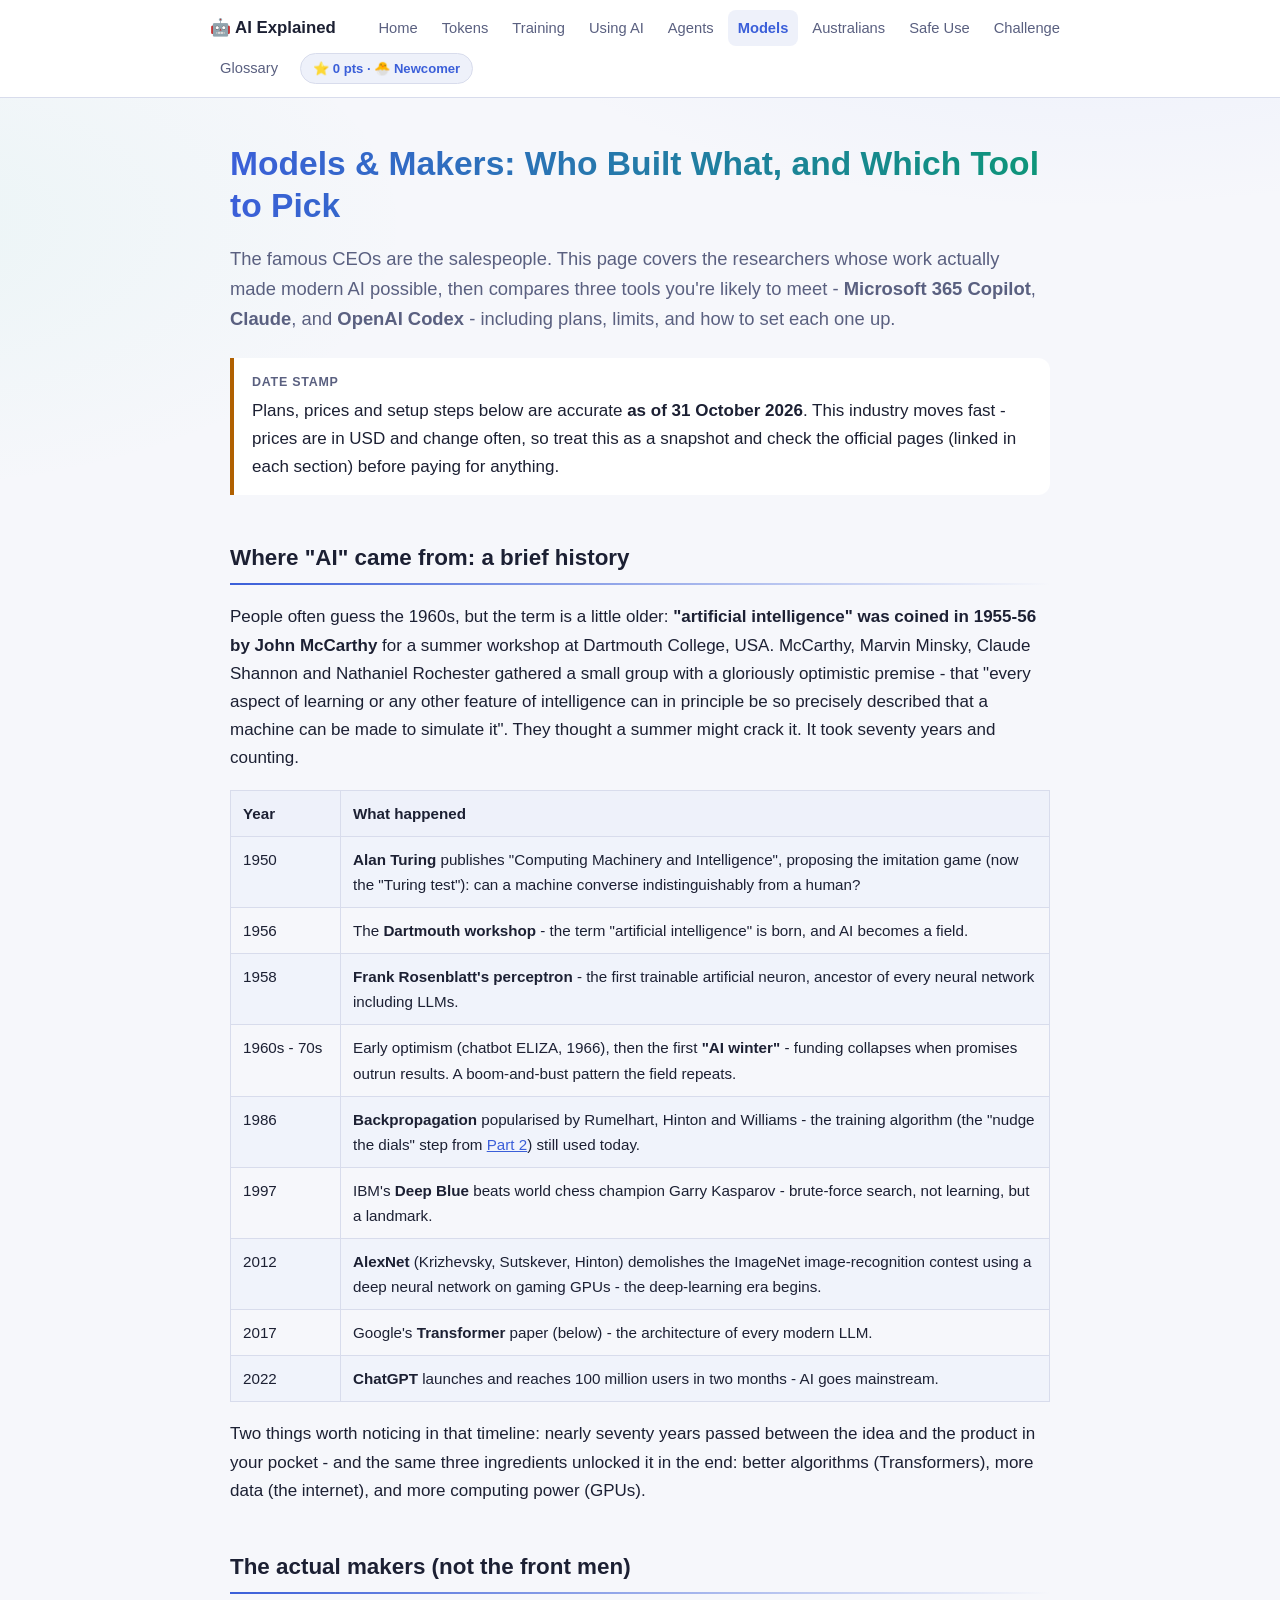
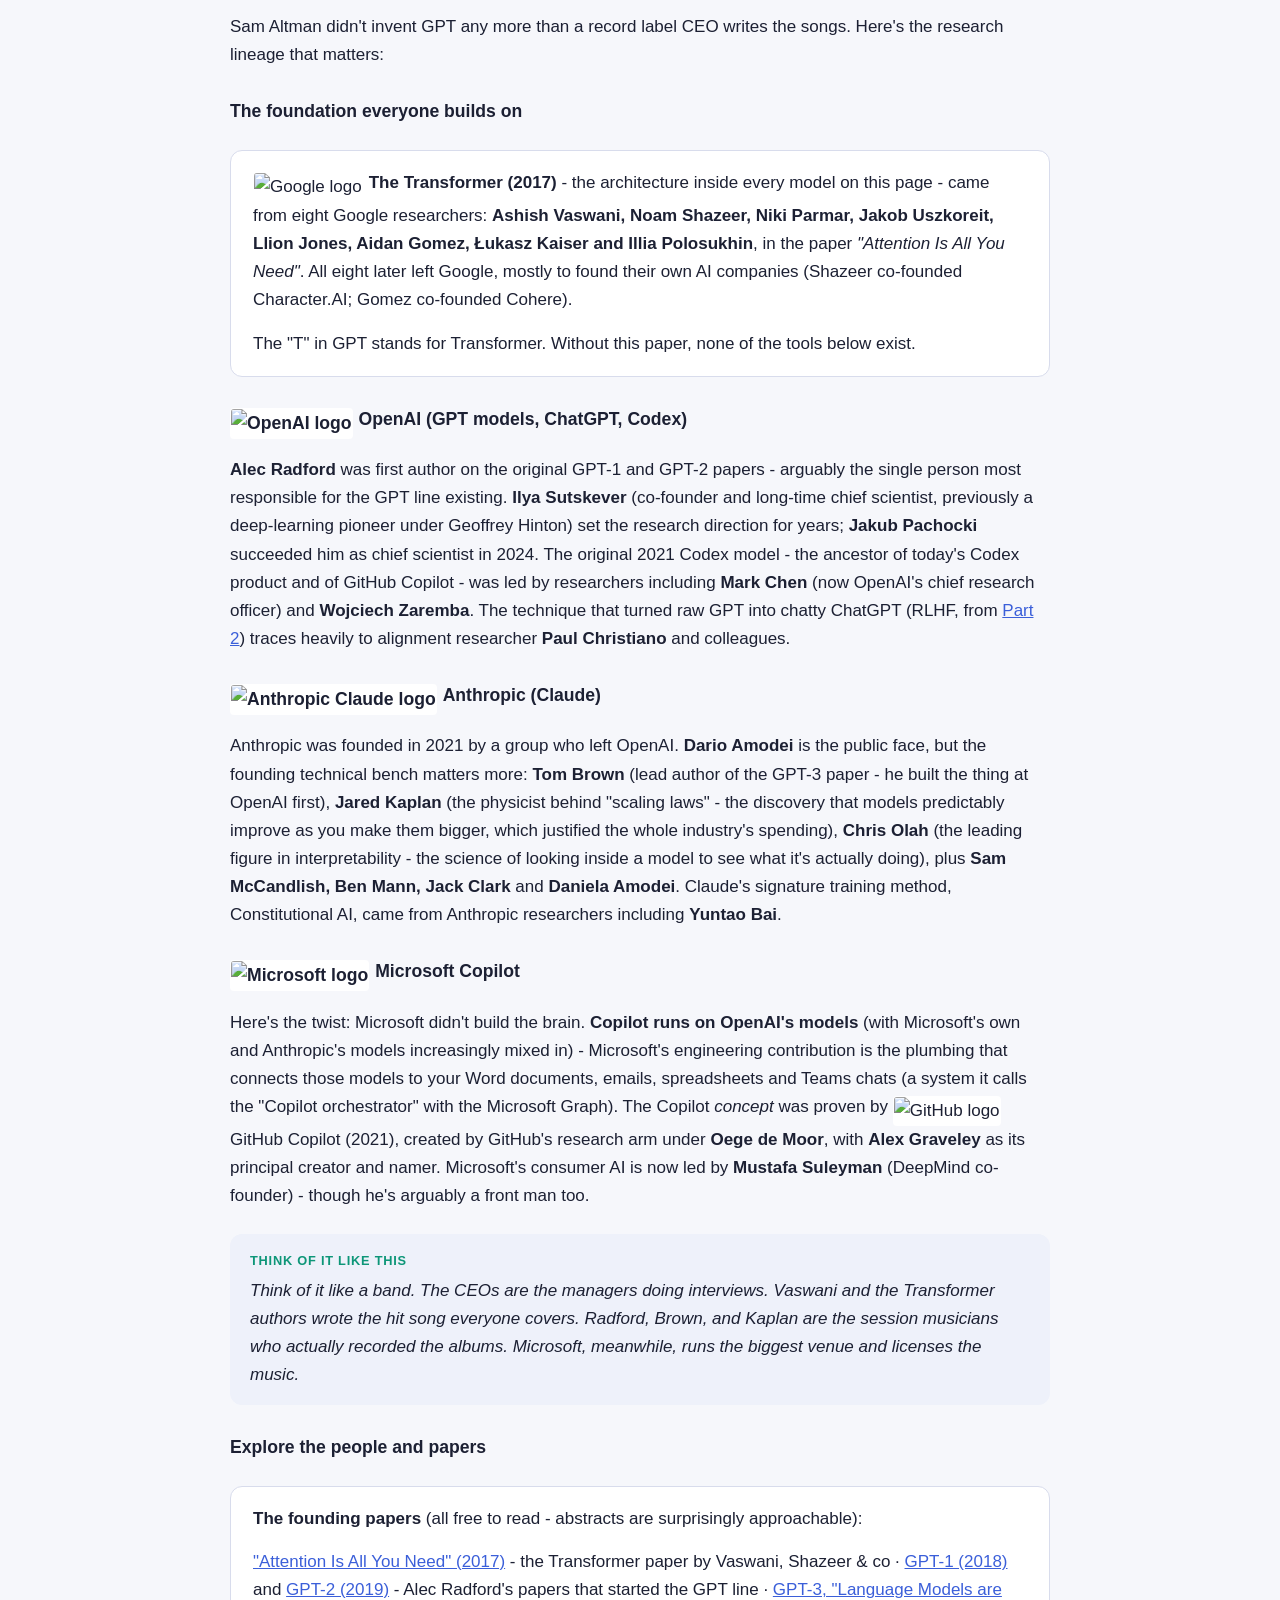
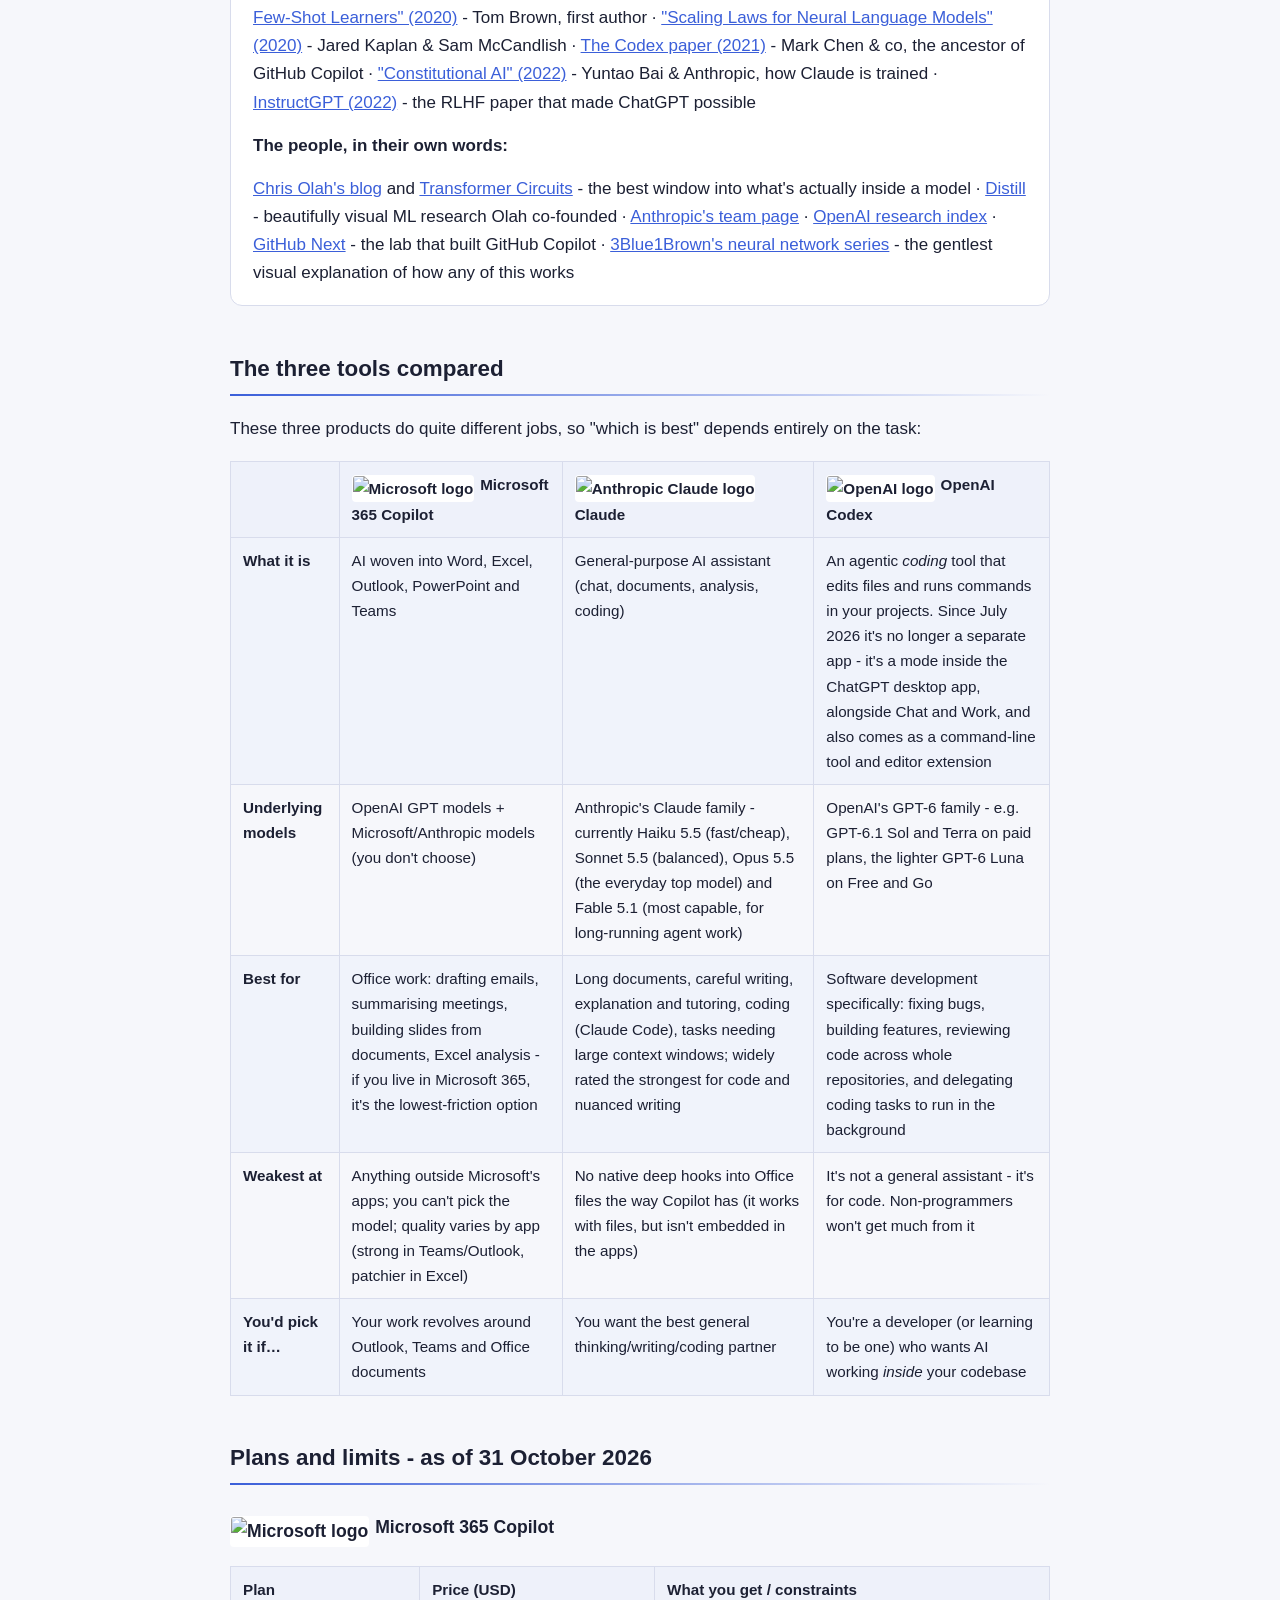
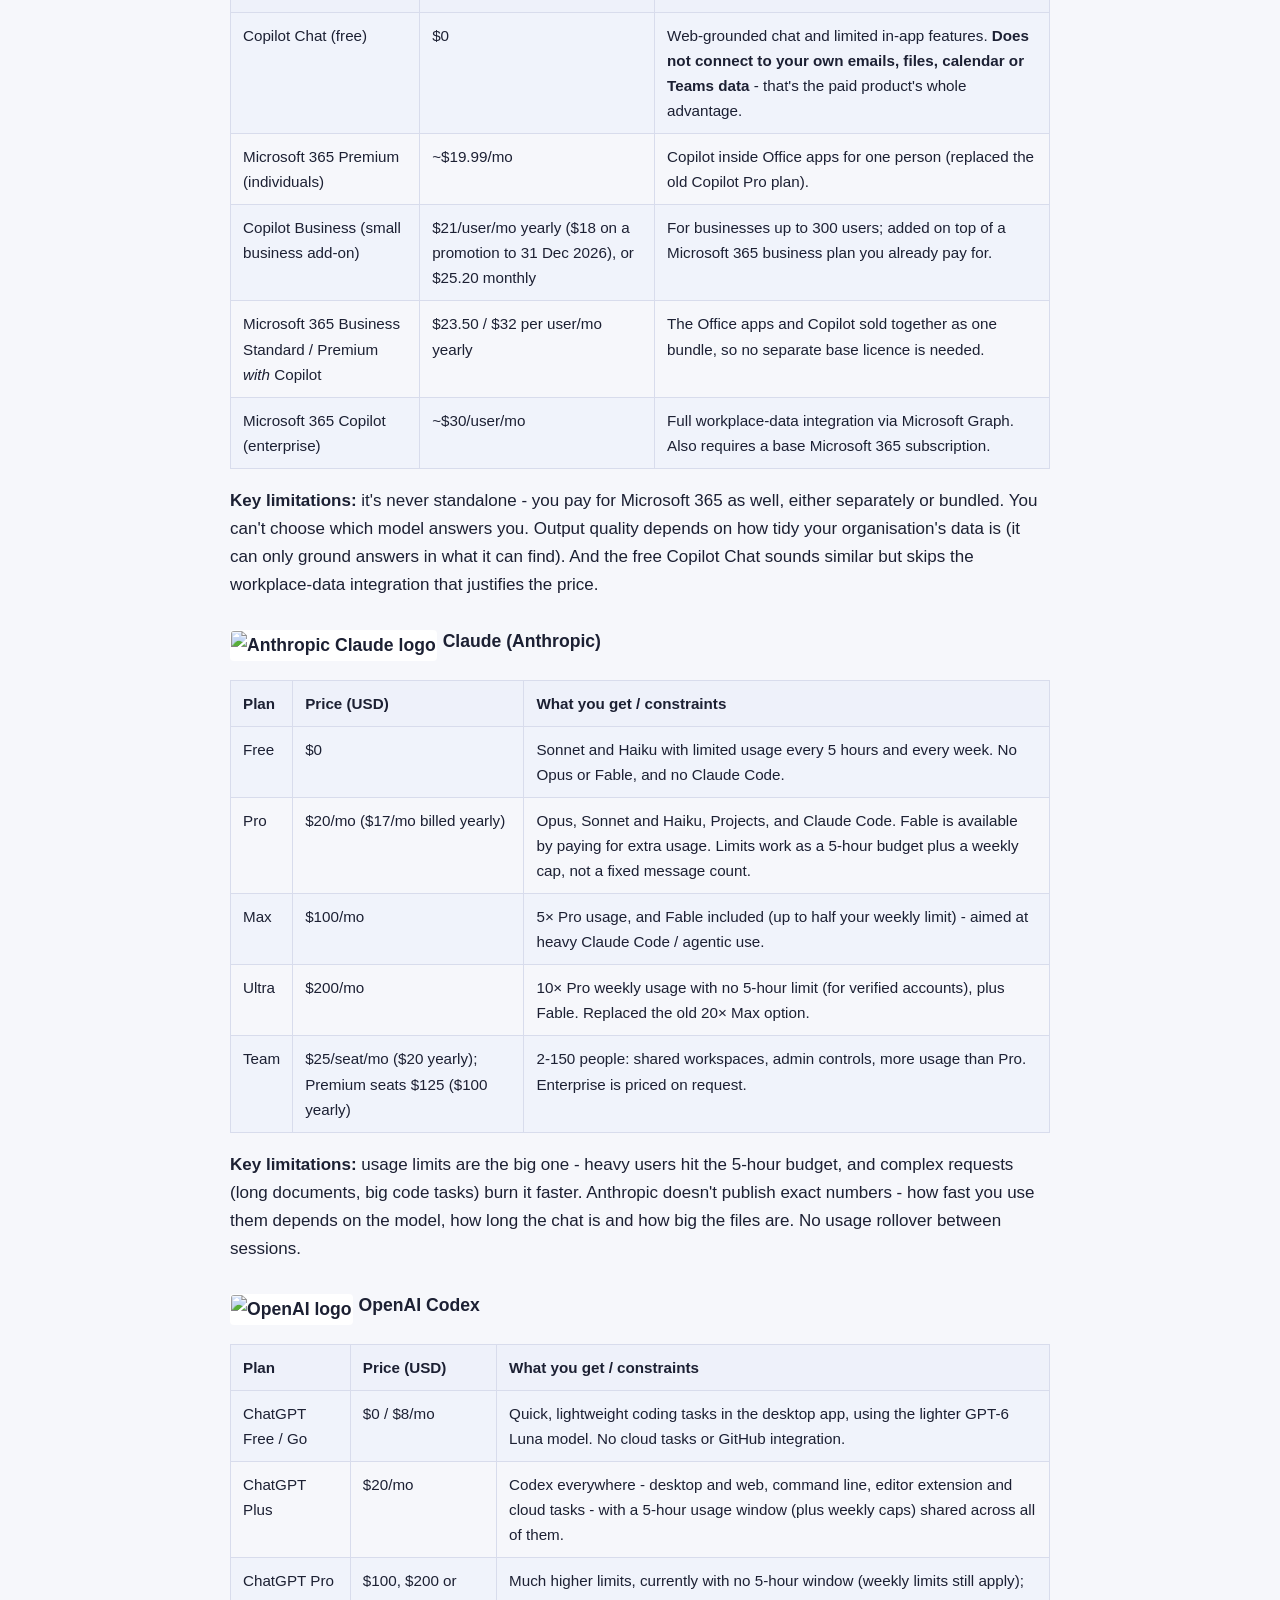
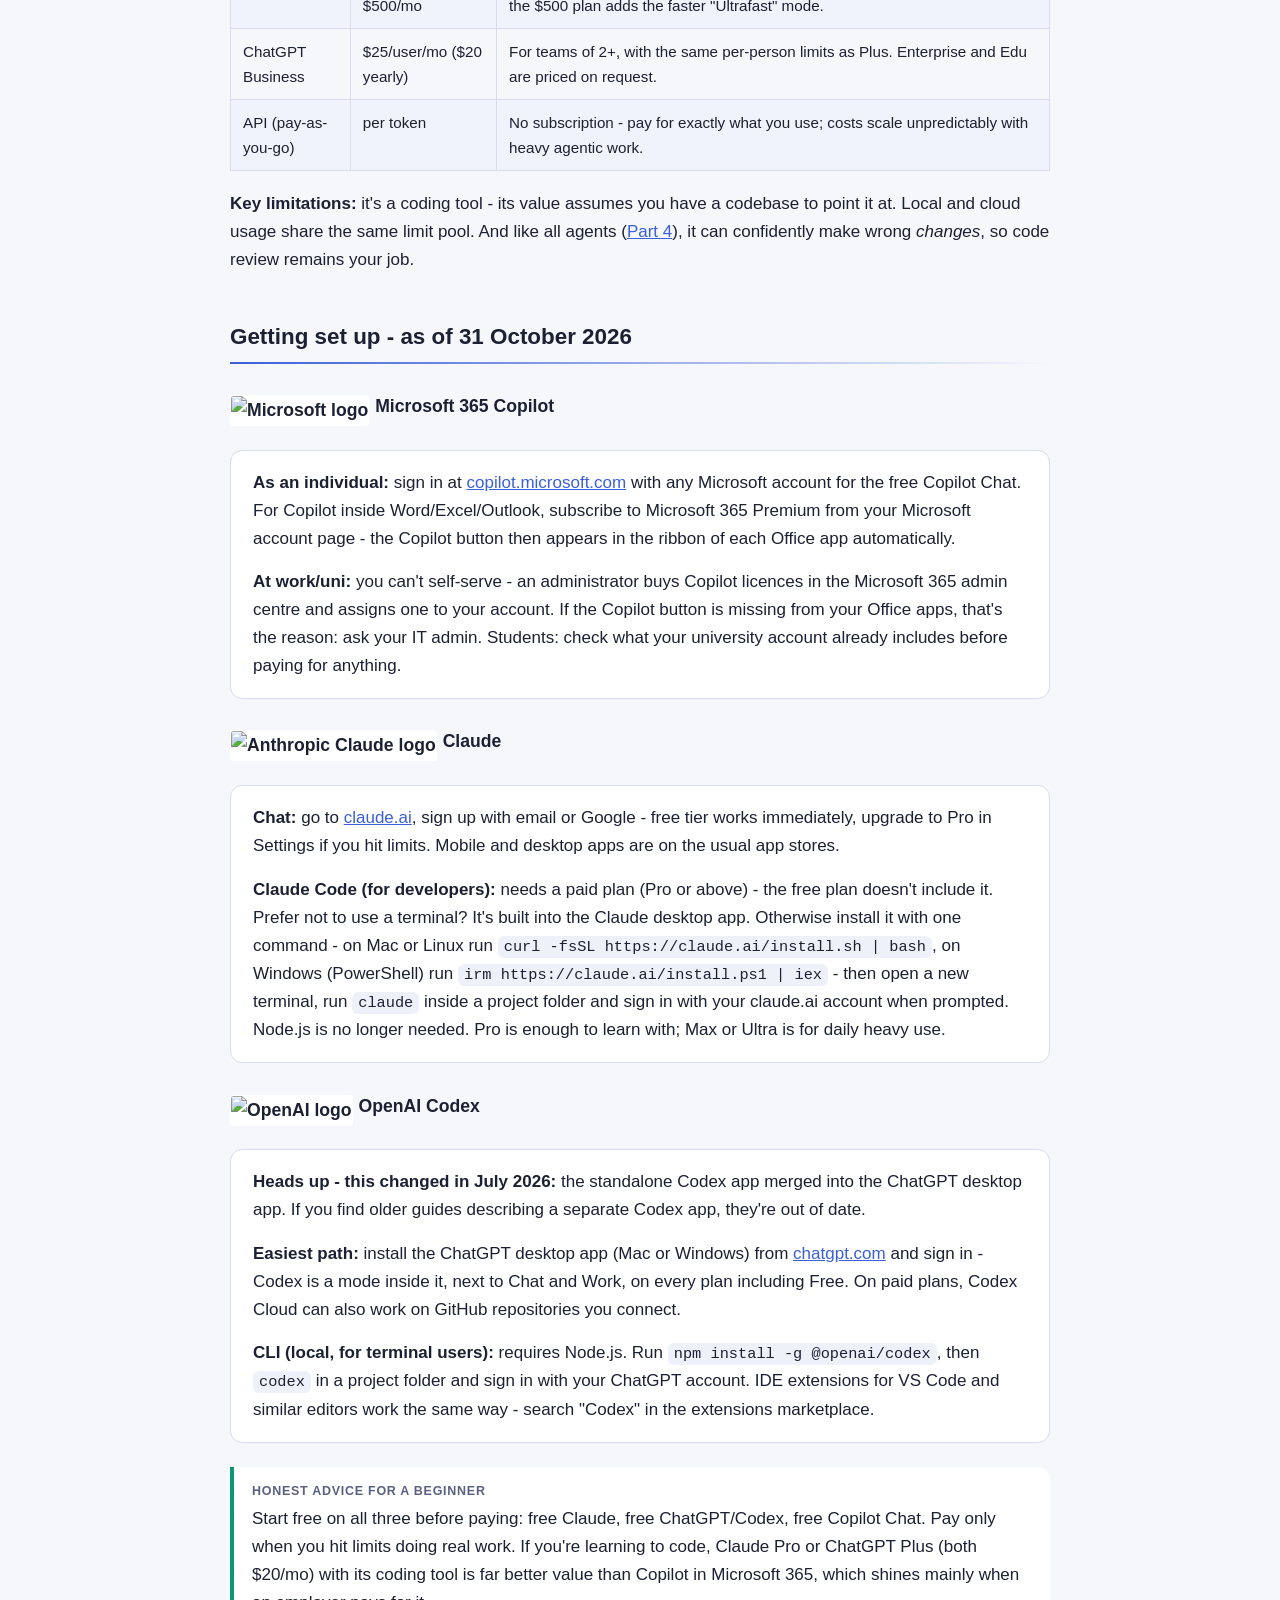
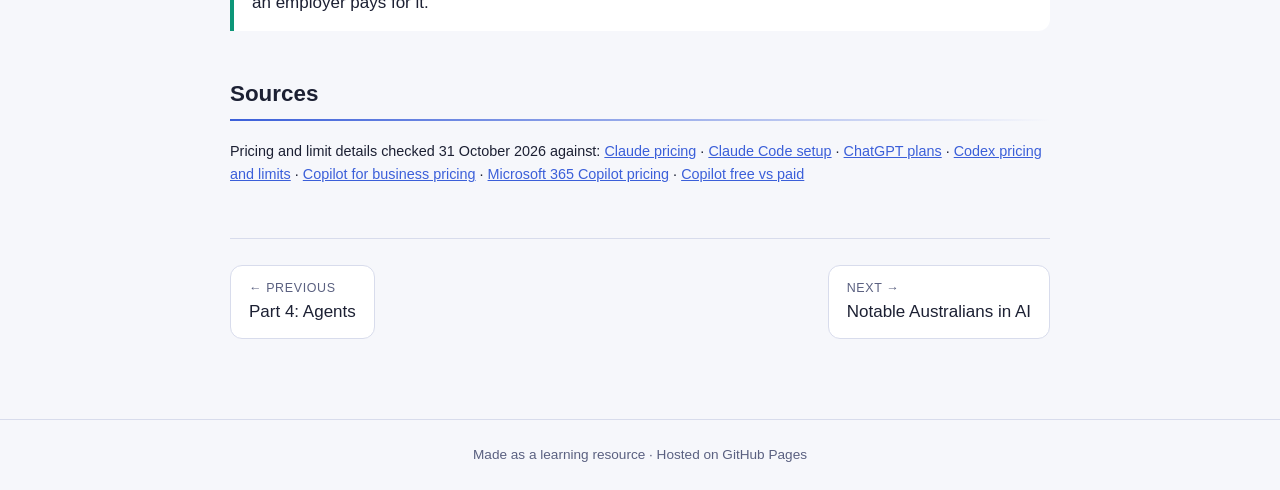
==== commit 34a5729b: "Refresh plans, prices, models and setup steps to 31 October 2026 Claude: Max is now $100 only, new $" ====
--- a/models.html
+++ b/models.html
@@ -29,7 +29,7 @@
 
   <div class="callout warn">
     <span class="label">Date stamp</span>
-    Plans, prices and setup steps below are accurate <strong>as of 11 July 2026</strong>. This industry moves fast - prices are in USD and change often, so treat this as a snapshot and check the official pages (linked in each section) before paying for anything.
+    Plans, prices and setup steps below are accurate <strong>as of 31 October 2026</strong>. This industry moves fast - prices are in USD and change often, so treat this as a snapshot and check the official pages (linked in each section) before paying for anything.
   </div>
 
   <h2>Where "AI" came from: a brief history</h2>
@@ -104,13 +104,13 @@
       <td><strong>What it is</strong></td>
       <td>AI woven into Word, Excel, Outlook, PowerPoint and Teams</td>
       <td>General-purpose AI assistant (chat, documents, analysis, coding)</td>
-      <td>An agentic <em>coding</em> tool that edits files and runs commands in your projects. Since <strong>9 July 2026</strong> it's no longer a separate app - it's a dedicated mode inside the ChatGPT desktop app, alongside Chat and the new "Work" mode</td>
+      <td>An agentic <em>coding</em> tool that edits files and runs commands in your projects. Since July 2026 it's no longer a separate app - it's a mode inside the ChatGPT desktop app, alongside Chat and Work, and also comes as a command-line tool and editor extension</td>
     </tr>
     <tr>
       <td><strong>Underlying models</strong></td>
       <td>OpenAI GPT models + Microsoft/Anthropic models (you don't choose)</td>
-      <td>Anthropic's Claude family (Haiku = fast/cheap, Sonnet = balanced, Opus/Fable = most capable)</td>
-      <td>OpenAI's GPT-5.5-era coding models</td>
+      <td>Anthropic's Claude family - currently Haiku 5.5 (fast/cheap), Sonnet 5.5 (balanced), Opus 5.5 (the everyday top model) and Fable 5.1 (most capable, for long-running agent work)</td>
+      <td>OpenAI's GPT-6 family - e.g. GPT-6.1 Sol and Terra on paid plans, the lighter GPT-6 Luna on Free and Go</td>
     </tr>
     <tr>
       <td><strong>Best for</strong></td>
@@ -128,76 +128,78 @@
       <td><strong>You'd pick it if…</strong></td>
       <td>Your work revolves around Outlook, Teams and Office documents</td>
       <td>You want the best general thinking/writing/coding partner</td>
-      <td>You're a developer (or learning to be one - hello, C# students) who wants AI working <em>inside</em> your codebase</td>
-    </tr>
-  </table>
-
-  <h2>Plans and limits - as of 11 July 2026</h2>
+      <td>You're a developer (or learning to be one) who wants AI working <em>inside</em> your codebase</td>
+    </tr>
+  </table>
+
+  <h2>Plans and limits - as of 31 October 2026</h2>
 
   <h3><img class="logo" src="https://www.google.com/s2/favicons?domain=microsoft.com&sz=64" alt="Microsoft logo">Microsoft 365 Copilot</h3>
   <table>
     <tr><th>Plan</th><th>Price (USD)</th><th>What you get / constraints</th></tr>
     <tr><td>Copilot Chat (free)</td><td>$0</td><td>Web-grounded chat and limited in-app features. <strong>Does not connect to your own emails, files, calendar or Teams data</strong> - that's the paid product's whole advantage.</td></tr>
     <tr><td>Microsoft 365 Premium (individuals)</td><td>~$19.99/mo</td><td>Copilot inside Office apps for one person (replaced the old Copilot Pro plan).</td></tr>
-    <tr><td>Copilot Business (SMB)</td><td>~$18-21/user/mo</td><td>For businesses up to 300 users; requires an underlying Microsoft 365 licence.</td></tr>
+    <tr><td>Copilot Business (small business add-on)</td><td>$21/user/mo yearly ($18 on a promotion to 31 Dec 2026), or $25.20 monthly</td><td>For businesses up to 300 users; added on top of a Microsoft 365 business plan you already pay for.</td></tr>
+    <tr><td>Microsoft 365 Business Standard / Premium <em>with</em> Copilot</td><td>$23.50 / $32 per user/mo yearly</td><td>The Office apps and Copilot sold together as one bundle, so no separate base licence is needed.</td></tr>
     <tr><td>Microsoft 365 Copilot (enterprise)</td><td>~$30/user/mo</td><td>Full workplace-data integration via Microsoft Graph. Also requires a base Microsoft 365 subscription.</td></tr>
   </table>
-  <p><strong>Key limitations:</strong> it's never standalone - you must already pay for Microsoft 365. You can't choose which model answers you. Output quality depends on how tidy your organisation's data is (it can only ground answers in what it can find). And the free Copilot Chat sounds similar but skips the workplace-data integration that justifies the price.</p>
+  <p><strong>Key limitations:</strong> it's never standalone - you pay for Microsoft 365 as well, either separately or bundled. You can't choose which model answers you. Output quality depends on how tidy your organisation's data is (it can only ground answers in what it can find). And the free Copilot Chat sounds similar but skips the workplace-data integration that justifies the price.</p>
 
   <h3><img class="logo" src="https://www.google.com/s2/favicons?domain=claude.ai&sz=64" alt="Anthropic Claude logo">Claude (Anthropic)</h3>
   <table>
     <tr><th>Plan</th><th>Price (USD)</th><th>What you get / constraints</th></tr>
-    <tr><td>Free</td><td>$0</td><td>Access to a mid-tier model (Sonnet) with daily message limits that reset every few hours. No access to the top models.</td></tr>
-    <tr><td>Pro</td><td>$20/mo</td><td>~5× free usage, top models (Opus/Fable class), Projects, and Claude Code on a starter allowance. Limits work as a rolling ~5-hour budget, not a fixed message count.</td></tr>
-    <tr><td>Max</td><td>$100 or $200/mo</td><td>5× or 20× Pro usage - aimed at heavy Claude Code / agentic use. Weekly caps sit on top of session caps.</td></tr>
-    <tr><td>Team / Enterprise</td><td>from ~$25/seat/mo</td><td>Shared workspaces, admin controls, higher limits.</td></tr>
-  </table>
-  <p><strong>Key limitations:</strong> usage limits are the big one - heavy users hit the 5-hour budget, and complex requests (long documents, big code tasks) burn it faster. Limits are deliberately vague ("about 45 messages per 5 hours" on Pro, varying with length). No usage rollover between sessions.</p>
+    <tr><td>Free</td><td>$0</td><td>Sonnet and Haiku with limited usage every 5 hours and every week. No Opus or Fable, and no Claude Code.</td></tr>
+    <tr><td>Pro</td><td>$20/mo ($17/mo billed yearly)</td><td>Opus, Sonnet and Haiku, Projects, and Claude Code. Fable is available by paying for extra usage. Limits work as a 5-hour budget plus a weekly cap, not a fixed message count.</td></tr>
+    <tr><td>Max</td><td>$100/mo</td><td>5× Pro usage, and Fable included (up to half your weekly limit) - aimed at heavy Claude Code / agentic use.</td></tr>
+    <tr><td>Ultra</td><td>$200/mo</td><td>10× Pro weekly usage with no 5-hour limit (for verified accounts), plus Fable. Replaced the old 20× Max option.</td></tr>
+    <tr><td>Team</td><td>$25/seat/mo ($20 yearly); Premium seats $125 ($100 yearly)</td><td>2-150 people: shared workspaces, admin controls, more usage than Pro. Enterprise is priced on request.</td></tr>
+  </table>
+  <p><strong>Key limitations:</strong> usage limits are the big one - heavy users hit the 5-hour budget, and complex requests (long documents, big code tasks) burn it faster. Anthropic doesn't publish exact numbers - how fast you use them depends on the model, how long the chat is and how big the files are. No usage rollover between sessions.</p>
 
   <h3><img class="logo" src="https://www.google.com/s2/favicons?domain=openai.com&sz=64" alt="OpenAI logo">OpenAI Codex</h3>
   <table>
     <tr><th>Plan</th><th>Price (USD)</th><th>What you get / constraints</th></tr>
-    <tr><td>ChatGPT Free / Go</td><td>$0 / $8/mo</td><td>Since the 9 July 2026 merger, Codex is available on every ChatGPT plan (including Free) via the desktop app - but with small allowances at the bottom tiers.</td></tr>
-    <tr><td>ChatGPT Plus</td><td>$20/mo</td><td>Meaningful Codex usage for a solo developer, sharing a 5-hour rolling limit across local and cloud tasks, plus weekly caps.</td></tr>
-    <tr><td>ChatGPT Pro</td><td>$100 or $200/mo</td><td>Multiplied limits for running many tasks or background agents; heavy professional use often lands in the $100-200/mo range in practice.</td></tr>
+    <tr><td>ChatGPT Free / Go</td><td>$0 / $8/mo</td><td>Quick, lightweight coding tasks in the desktop app, using the lighter GPT-6 Luna model. No cloud tasks or GitHub integration.</td></tr>
+    <tr><td>ChatGPT Plus</td><td>$20/mo</td><td>Codex everywhere - desktop and web, command line, editor extension and cloud tasks - with a 5-hour usage window (plus weekly caps) shared across all of them.</td></tr>
+    <tr><td>ChatGPT Pro</td><td>$100, $200 or $500/mo</td><td>Much higher limits, currently with no 5-hour window (weekly limits still apply); the $500 plan adds the faster "Ultrafast" mode.</td></tr>
+    <tr><td>ChatGPT Business</td><td>$25/user/mo ($20 yearly)</td><td>For teams of 2+, with the same per-person limits as Plus. Enterprise and Edu are priced on request.</td></tr>
     <tr><td>API (pay-as-you-go)</td><td>per token</td><td>No subscription - pay for exactly what you use; costs scale unpredictably with heavy agentic work.</td></tr>
   </table>
   <p><strong>Key limitations:</strong> it's a coding tool - its value assumes you have a codebase to point it at. Local and cloud usage share the same limit pool. And like all agents (<a href="agents.html">Part 4</a>), it can confidently make wrong <em>changes</em>, so code review remains your job.</p>
 
-  <h2>Getting set up - as of 11 July 2026</h2>
+  <h2>Getting set up - as of 31 October 2026</h2>
 
   <h3><img class="logo" src="https://www.google.com/s2/favicons?domain=microsoft.com&sz=64" alt="Microsoft logo">Microsoft 365 Copilot</h3>
   <div class="card">
     <p style="margin-top:0"><strong>As an individual:</strong> sign in at <a href="https://copilot.microsoft.com">copilot.microsoft.com</a> with any Microsoft account for the free Copilot Chat. For Copilot inside Word/Excel/Outlook, subscribe to Microsoft 365 Premium from your Microsoft account page - the Copilot button then appears in the ribbon of each Office app automatically.</p>
-    <p style="margin-bottom:0"><strong>At work/uni:</strong> you can't self-serve - an administrator buys Copilot licences in the Microsoft 365 admin centre and assigns one to your account. If the Copilot button is missing from your Office apps, that's the reason: ask your IT admin. (Swinburne students: check what your uni account includes before paying for anything.)</p>
+    <p style="margin-bottom:0"><strong>At work/uni:</strong> you can't self-serve - an administrator buys Copilot licences in the Microsoft 365 admin centre and assigns one to your account. If the Copilot button is missing from your Office apps, that's the reason: ask your IT admin. Students: check what your university account already includes before paying for anything.</p>
   </div>
 
   <h3><img class="logo" src="https://www.google.com/s2/favicons?domain=claude.ai&sz=64" alt="Anthropic Claude logo">Claude</h3>
   <div class="card">
     <p style="margin-top:0"><strong>Chat:</strong> go to <a href="https://claude.ai">claude.ai</a>, sign up with email or Google - free tier works immediately, upgrade to Pro in Settings if you hit limits. Mobile and desktop apps are on the usual app stores.</p>
-    <p style="margin-bottom:0"><strong>Claude Code (for developers):</strong> requires Node.js. In a terminal run <code>npm install -g @anthropic-ai/claude-code</code>, then <code>claude</code> inside a project folder, and sign in with your claude.ai account when prompted. Pro includes a starter allowance; Max is for daily heavy use.</p>
+    <p style="margin-bottom:0"><strong>Claude Code (for developers):</strong> needs a paid plan (Pro or above) - the free plan doesn't include it. Prefer not to use a terminal? It's built into the Claude desktop app. Otherwise install it with one command - on Mac or Linux run <code>curl -fsSL https://claude.ai/install.sh | bash</code>, on Windows (PowerShell) run <code>irm https://claude.ai/install.ps1 | iex</code> - then open a new terminal, run <code>claude</code> inside a project folder and sign in with your claude.ai account when prompted. Node.js is no longer needed. Pro is enough to learn with; Max or Ultra is for daily heavy use.</p>
   </div>
 
   <h3><img class="logo" src="https://www.google.com/s2/favicons?domain=openai.com&sz=64" alt="OpenAI logo">OpenAI Codex</h3>
   <div class="card">
-    <p style="margin-top:0"><strong>Heads up - this changed on 9 July 2026:</strong> the standalone Codex app merged into the new ChatGPT desktop app. If you find older guides describing a separate Codex app, they're already out of date.</p>
-    <p><strong>Easiest path:</strong> install the ChatGPT desktop app (Mac or Windows) from <a href="https://chatgpt.com">chatgpt.com</a> and sign in - Codex is a mode inside it, next to Chat and Work, on every plan including Free. Codex Cloud can also work on GitHub repositories you connect.</p>
+    <p style="margin-top:0"><strong>Heads up - this changed in July 2026:</strong> the standalone Codex app merged into the ChatGPT desktop app. If you find older guides describing a separate Codex app, they're out of date.</p>
+    <p><strong>Easiest path:</strong> install the ChatGPT desktop app (Mac or Windows) from <a href="https://chatgpt.com">chatgpt.com</a> and sign in - Codex is a mode inside it, next to Chat and Work, on every plan including Free. On paid plans, Codex Cloud can also work on GitHub repositories you connect.</p>
     <p style="margin-bottom:0"><strong>CLI (local, for terminal users):</strong> requires Node.js. Run <code>npm install -g @openai/codex</code>, then <code>codex</code> in a project folder and sign in with your ChatGPT account. IDE extensions for VS Code and similar editors work the same way - search "Codex" in the extensions marketplace.</p>
   </div>
 
   <div class="callout tip">
     <span class="label">Honest advice for a beginner</span>
-    Start free on all three before paying: free Claude, free ChatGPT/Codex, free Copilot Chat. Pay only when you hit limits doing real work. For your C# study specifically, Claude Pro or ChatGPT Plus (~$20/mo, roughly A$30) with its coding tool is far better value than Copilot 365, which shines mainly when an employer pays for it.
+    Start free on all three before paying: free Claude, free ChatGPT/Codex, free Copilot Chat. Pay only when you hit limits doing real work. If you're learning to code, Claude Pro or ChatGPT Plus (both $20/mo) with its coding tool is far better value than Copilot in Microsoft 365, which shines mainly when an employer pays for it.
   </div>
 
   <h2>Sources</h2>
-  <p style="font-size:0.9rem">Pricing and limit details checked 11 July 2026 against:
+  <p style="font-size:0.9rem">Pricing and limit details checked 31 October 2026 against:
     <a href="https://claude.com/pricing">Claude pricing</a> ·
-    <a href="https://intuitionlabs.ai/articles/claude-max-plan-pricing-usage-limits">Claude plan limits</a> ·
+    <a href="https://code.claude.com/docs/en/setup">Claude Code setup</a> ·
     <a href="https://chatgpt.com/pricing/">ChatGPT plans</a> ·
-    <a href="https://help.openai.com/en/articles/11369540-using-codex-with-your-chatgpt-plan">Codex with ChatGPT plans</a> ·
-    <a href="https://chatgpt.com/codex/pricing/">Codex pricing</a> ·
-    <a href="https://developers.openai.com/codex/changelog">Codex changelog (9 July 2026 merger)</a> ·
+    <a href="https://learn.chatgpt.com/docs/pricing">Codex pricing and limits</a> ·
+    <a href="https://www.microsoft.com/en-us/copilot/pricing/business">Copilot for business pricing</a> ·
     <a href="https://www.microsoft.com/en-us/microsoft-365-copilot/pricing">Microsoft 365 Copilot pricing</a> ·
     <a href="https://support.microsoft.com/en-us/topic/what-s-the-difference-between-microsoft-copilot-free-and-copilot-in-microsoft-365-cfff4791-694a-4d90-9c9c-1eb3fb28e842">Copilot free vs paid</a>
   </p>
